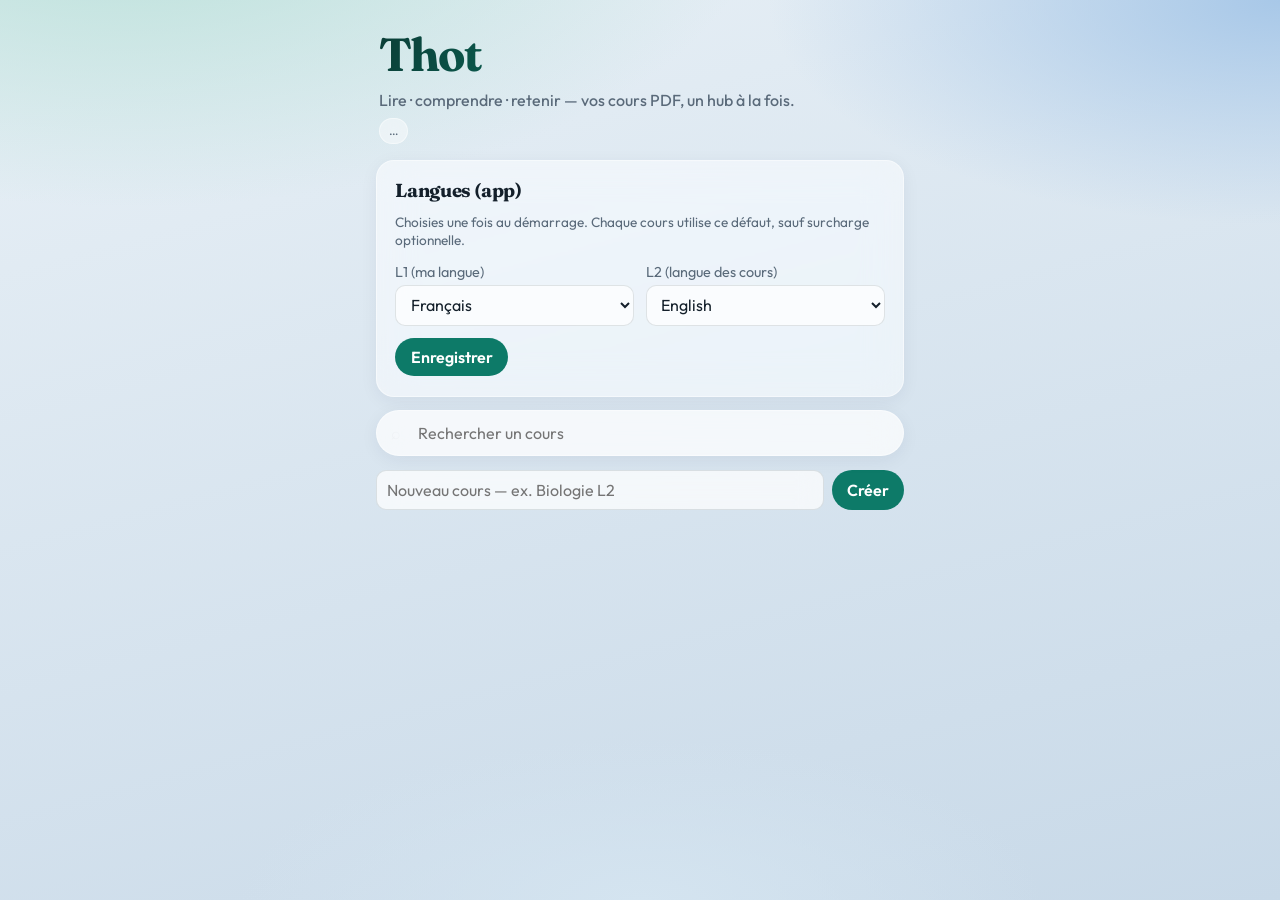
==== thot/static/index.html @ 294cae97 "Polish Thot UI with Liquid Glass surfaces and hub tabs Frosted translucent panels, soft mist atmosph" ====
<!DOCTYPE html>
<html lang="fr">
<head>
  <meta charset="utf-8" />
  <meta name="viewport" content="width=device-width, initial-scale=1" />
  <title>Thot — démo MVP</title>
  <link rel="preconnect" href="https://fonts.googleapis.com" />
  <link rel="preconnect" href="https://fonts.gstatic.com" crossorigin />
  <link href="https://fonts.googleapis.com/css2?family=Fraunces:opsz,wght@9..144,550;9..144,700&family=Outfit:wght@400;500;600;700&display=swap" rel="stylesheet" />
  <link rel="stylesheet" href="/vendor/pdfjs/pdf_viewer.css" />
  <style>
    :root {
      --ink: #14202b;
      --muted: #5a6a7a;
      --line: rgba(255, 255, 255, 0.45);
      --line-strong: rgba(20, 40, 55, 0.12);
      --bg-deep: #c8d9e8;
      --bg-mid: #e8f0f6;
      --glass: rgba(255, 255, 255, 0.52);
      --glass-strong: rgba(255, 255, 255, 0.72);
      --glass-dark: rgba(22, 32, 44, 0.55);
      --accent: #0d7a68;
      --accent-soft: rgba(13, 122, 104, 0.14);
      --ok: #1a7a4e;
      --warn: #9a7420;
      --bad: #b04034;
      --shadow: 0 10px 36px rgba(20, 40, 60, 0.1);
      --shadow-soft: 0 4px 18px rgba(20, 40, 60, 0.06);
      --blur: 18px;
      --radius: 18px;
      --radius-sm: 12px;
      --font-display: "Fraunces", "Iowan Old Style", Georgia, serif;
      --font-body: "Outfit", "Avenir Next", sans-serif;
      --icon-blue: #3a7ca8;
    }

    * { box-sizing: border-box; }
    html { scroll-behavior: smooth; }
    body {
      margin: 0;
      font-family: var(--font-body);
      color: var(--ink);
      min-height: 100vh;
      background:
        radial-gradient(ellipse 90% 60% at 10% -10%, #b8e0d8 0%, transparent 55%),
        radial-gradient(ellipse 80% 50% at 100% 0%, #a8c8e8 0%, transparent 50%),
        radial-gradient(ellipse 70% 40% at 50% 100%, #d4e4f0 0%, transparent 45%),
        linear-gradient(165deg, var(--bg-mid) 0%, var(--bg-deep) 100%);
      background-attachment: fixed;
    }
    .app-shell {
      max-width: 560px;
      margin: 0 auto;
      padding: 0 1rem 4.5rem;
      position: relative;
      z-index: 1;
    }
    .brand-bar {
      padding: 1.6rem 0.2rem 1rem;
      animation: riseIn 0.55s ease both;
    }
    .brand-bar h1 {
      font-family: var(--font-display);
      font-size: clamp(2.35rem, 7vw, 2.9rem);
      margin: 0;
      letter-spacing: -0.04em;
      font-weight: 700;
      background: linear-gradient(120deg, #0a3d36 0%, #0d7a68 55%, #1a5f8a 100%);
      -webkit-background-clip: text;
      background-clip: text;
      color: transparent;
    }
    .brand-bar p {
      color: var(--muted);
      margin: 0.4rem 0 0;
      line-height: 1.4;
      max-width: 28rem;
      font-weight: 450;
    }
    .view { display: none; }
    .view.active {
      display: block;
      animation: riseIn 0.4s ease both;
    }
    @keyframes riseIn {
      from { opacity: 0; transform: translateY(10px); }
      to { opacity: 1; transform: translateY(0); }
    }
    .glass {
      background: var(--glass);
      backdrop-filter: blur(var(--blur)) saturate(1.35);
      -webkit-backdrop-filter: blur(var(--blur)) saturate(1.35);
      border: 1px solid var(--line);
      box-shadow: var(--shadow-soft);
    }
    .hub-top {
      display: flex;
      align-items: center;
      gap: 0.65rem;
      padding: 0.75rem 0.85rem;
      margin: 0.65rem 0 0.5rem;
      border-radius: var(--radius);
      position: sticky;
      top: 0.45rem;
      z-index: 20;
      background: var(--glass-strong);
      backdrop-filter: blur(22px) saturate(1.4);
      -webkit-backdrop-filter: blur(22px) saturate(1.4);
      border: 1px solid var(--line);
      box-shadow: var(--shadow-soft);
    }
    .hub-top h2 {
      font-family: var(--font-display);
      font-size: 1.28rem;
      margin: 0;
      flex: 1;
      min-width: 0;
      white-space: nowrap;
      overflow: hidden;
      text-overflow: ellipsis;
      letter-spacing: -0.02em;
    }
    .back-btn {
      width: 2.35rem;
      height: 2.35rem;
      padding: 0;
      border-radius: 999px;
      background: rgba(255,255,255,0.65);
      color: var(--ink);
      border: 1px solid var(--line-strong);
      font-size: 1.25rem;
      line-height: 1;
      flex-shrink: 0;
      transition: transform 0.2s ease, background 0.2s ease;
    }
    .back-btn:hover { background: #fff; transform: scale(1.04); }
    .hub-tabs {
      display: flex;
      gap: 0.35rem;
      overflow-x: auto;
      padding: 0.35rem;
      margin: 0 0 0.75rem;
      border-radius: 999px;
      background: rgba(255,255,255,0.38);
      backdrop-filter: blur(16px) saturate(1.3);
      -webkit-backdrop-filter: blur(16px) saturate(1.3);
      border: 1px solid var(--line);
      scrollbar-width: none;
      position: sticky;
      top: 4.15rem;
      z-index: 19;
    }
    .hub-tabs::-webkit-scrollbar { display: none; }
    .hub-tab {
      flex: 0 0 auto;
      padding: 0.45rem 0.85rem;
      border-radius: 999px;
      border: none;
      background: transparent;
      color: var(--muted);
      font: inherit;
      font-weight: 560;
      font-size: 0.86rem;
      cursor: pointer;
      transition: background 0.25s ease, color 0.25s ease, transform 0.2s ease;
    }
    .hub-tab:hover { color: var(--ink); background: rgba(255,255,255,0.45); }
    .hub-tab.active {
      background: rgba(255,255,255,0.88);
      color: var(--accent);
      box-shadow: 0 2px 10px rgba(13, 122, 104, 0.12);
      transform: scale(1.02);
    }
    .search-wrap {
      position: relative;
      margin: 0.35rem 0 0.85rem;
    }
    .search-wrap input {
      width: 100%;
      padding: 0.75rem 0.95rem 0.75rem 2.55rem;
      border: 1px solid var(--line);
      border-radius: 999px;
      background: var(--glass-strong);
      backdrop-filter: blur(14px);
      -webkit-backdrop-filter: blur(14px);
      box-shadow: var(--shadow-soft);
      font: inherit;
      color: var(--ink);
    }
    .search-wrap .lens {
      position: absolute;
      left: 0.95rem;
      top: 50%;
      transform: translateY(-50%);
      color: var(--muted);
      pointer-events: none;
      font-size: 1rem;
    }
    .create-row {
      display: grid;
      grid-template-columns: 1fr auto;
      gap: 0.5rem;
      margin-bottom: 0.85rem;
    }
    .create-row input {
      border: 1px solid var(--line);
      border-radius: var(--radius-sm);
      background: var(--glass-strong);
      backdrop-filter: blur(12px);
      -webkit-backdrop-filter: blur(12px);
      padding: 0.65rem 0.85rem;
      font: inherit;
    }
    .course-cards {
      display: flex;
      flex-direction: column;
      gap: 0.7rem;
    }
    .course-card {
      display: flex;
      align-items: center;
      gap: 0.9rem;
      width: 100%;
      text-align: left;
      padding: 1rem 1.05rem;
      border: 1px solid var(--line);
      border-radius: var(--radius);
      background: var(--glass);
      backdrop-filter: blur(var(--blur)) saturate(1.3);
      -webkit-backdrop-filter: blur(var(--blur)) saturate(1.3);
      box-shadow: var(--shadow-soft);
      color: var(--ink);
      font: inherit;
      cursor: pointer;
      transition: transform 0.28s cubic-bezier(0.22, 1, 0.36, 1), box-shadow 0.28s ease, background 0.28s ease;
    }
    .course-card:hover {
      transform: translateY(-2px) scale(1.01);
      box-shadow: var(--shadow);
      background: var(--glass-strong);
    }
    .course-card:active { transform: scale(0.985); }
    .course-icon {
      width: 3.1rem;
      height: 3.1rem;
      border-radius: 50%;
      background: linear-gradient(145deg, rgba(184, 224, 216, 0.9), rgba(168, 200, 232, 0.85));
      color: var(--icon-blue);
      display: grid;
      place-items: center;
      flex-shrink: 0;
      font-size: 1.25rem;
      border: 1px solid rgba(255,255,255,0.55);
    }
    .course-card .text { flex: 1; min-width: 0; }
    .course-card .text strong {
      display: block;
      font-weight: 650;
      font-size: 1.02rem;
      white-space: nowrap;
      overflow: hidden;
      text-overflow: ellipsis;
    }
    .course-card .text .sub {
      margin-top: 0.2rem;
      font-size: 0.88rem;
      color: var(--muted);
      white-space: nowrap;
      overflow: hidden;
      text-overflow: ellipsis;
    }
    .hub-stack {
      display: grid;
      gap: 0.85rem;
      margin-top: 0.35rem;
    }
    section {
      background: var(--glass);
      backdrop-filter: blur(var(--blur)) saturate(1.3);
      -webkit-backdrop-filter: blur(var(--blur)) saturate(1.3);
      border: 1px solid var(--line);
      box-shadow: var(--shadow-soft);
      border-radius: var(--radius);
      padding: 1.1rem 1.15rem 1.25rem;
      scroll-margin-top: 7.5rem;
    }
    section h2 {
      font-family: var(--font-display);
      font-size: 1.18rem;
      margin: 0 0 0.7rem;
      letter-spacing: -0.02em;
    }
    label { display: block; font-size: 0.9rem; color: var(--muted); margin-bottom: 0.25rem; }
    select, input[type="text"], input[type="file"] {
      width: 100%;
      padding: 0.55rem 0.65rem;
      border: 1px solid var(--line-strong);
      background: rgba(255,255,255,0.72);
      border-radius: 10px;
      font: inherit;
      color: var(--ink);
    }
    .row { display: grid; grid-template-columns: 1fr 1fr; gap: 0.75rem; }
    @media (max-width: 720px) { .row { grid-template-columns: 1fr; } }
    .actions { display: flex; flex-wrap: wrap; gap: 0.5rem; margin-top: 0.75rem; }
    button {
      font: inherit;
      font-weight: 600;
      border: none;
      cursor: pointer;
      padding: 0.55rem 0.95rem;
      background: var(--accent);
      color: #fff;
      border-radius: 999px;
      transition: transform 0.2s ease, box-shadow 0.2s ease, background 0.2s ease;
    }
    button:hover { box-shadow: 0 4px 14px rgba(13, 122, 104, 0.28); }
    button.secondary {
      background: rgba(255,255,255,0.55);
      color: var(--accent);
      border: 1px solid rgba(13, 122, 104, 0.35);
    }
    button.ghost {
      background: rgba(255,255,255,0.5);
      color: var(--ink);
      border: 1px solid var(--line-strong);
    }
    button:disabled { opacity: 0.5; cursor: not-allowed; box-shadow: none; }
    .meta { font-size: 0.85rem; color: var(--muted); margin-top: 0.45rem; }
    .status-pill {
      display: inline-block;
      font-size: 0.78rem;
      padding: 0.22rem 0.55rem;
      border: 1px solid var(--line);
      border-radius: 999px;
      background: rgba(255,255,255,0.45);
      color: var(--muted);
      backdrop-filter: blur(8px);
    }
    .err { color: var(--bad); font-size: 0.9rem; margin-top: 0.5rem; }
    .okmsg { color: var(--ok); font-size: 0.9rem; margin-top: 0.5rem; }
    .fiche-list { margin-top: 0.5rem; }
    .fiche-row {
      display: flex;
      align-items: center;
      justify-content: space-between;
      gap: 0.75rem;
      width: 100%;
      text-align: left;
      padding: 0.75rem 0.35rem;
      border: none;
      border-top: 1px solid var(--line-strong);
      background: transparent;
      color: var(--ink);
      font: inherit;
      cursor: pointer;
      border-radius: 8px;
      transition: background 0.2s ease;
    }
    .fiche-row:hover { background: rgba(255,255,255,0.45); }
    .fiche-row .preview { flex: 1; min-width: 0; }
    .fiche-row .preview strong { display: block; font-weight: 600; white-space: nowrap; overflow: hidden; text-overflow: ellipsis; }
    .fiche-row .preview .sub { font-size: 0.82rem; color: var(--muted); }
    .fiche-row .chev { color: var(--muted); font-size: 1.1rem; }
    .empty-state {
      padding: 1rem 0.2rem;
      color: var(--muted);
    }
    .empty-state p { margin: 0.35rem 0; }
    .fiche-panel { margin-top: 0.75rem; padding-top: 0.75rem; border-top: 1px solid var(--line-strong); }
    .fiche-panel label { margin-top: 0.55rem; }
    .fiche-panel textarea {
      width: 100%;
      min-height: 4.5rem;
      padding: 0.55rem 0.65rem;
      border: 1px solid var(--line-strong);
      background: rgba(255,255,255,0.7);
      border-radius: 10px;
      font: inherit;
      color: var(--ink);
      resize: vertical;
    }
    .revise-card {
      margin-top: 0.75rem;
      padding: 1.25rem 1rem;
      border: 1px solid var(--line);
      background: rgba(255,255,255,0.55);
      backdrop-filter: blur(10px);
      border-radius: var(--radius-sm);
      min-height: 7rem;
      cursor: pointer;
      transition: transform 0.25s ease;
    }
    .revise-card:active { transform: rotateY(6deg); }
    .revise-card .side { font-size: 0.75rem; text-transform: uppercase; letter-spacing: 0.04em; color: var(--muted); }
    .revise-card .body { margin-top: 0.45rem; font-size: 1.1rem; line-height: 1.4; }
    .quiz-q { border-top: 1px solid var(--line-strong); padding: 0.7rem 0; }
    .quiz-q ul { margin: 0.35rem 0 0; padding-left: 1.1rem; list-style: none; }
    .quiz-q label { display: flex; gap: 0.45rem; align-items: flex-start; cursor: pointer; color: var(--ink); margin: 0.25rem 0; }
    .quiz-miss {
      margin-top: 0.55rem;
      padding: 0.65rem 0.7rem;
      border: 1px solid rgba(176, 64, 52, 0.22);
      background: rgba(255, 247, 246, 0.75);
      border-radius: var(--radius-sm);
    }
    .quiz-miss.ok {
      border-color: rgba(26, 122, 78, 0.25);
      background: rgba(244, 251, 247, 0.8);
    }
    .quiz-miss .tag {
      display: inline-block;
      font-size: 0.72rem;
      letter-spacing: 0.03em;
      text-transform: uppercase;
      margin-bottom: 0.25rem;
      color: var(--muted);
    }
    .remediation-box {
      margin-top: 0.85rem;
      padding: 0.85rem 0.75rem;
      border: 1px solid var(--line);
      background: rgba(255,255,255,0.4);
      backdrop-filter: blur(10px);
      border-radius: var(--radius-sm);
    }
    .remediation-box h4 {
      margin: 0 0 0.45rem;
      font-family: var(--font-display);
      font-size: 1.05rem;
    }
    .fiche-row .remed-badge {
      display: inline-block;
      margin-left: 0.35rem;
      font-size: 0.68rem;
      text-transform: uppercase;
      letter-spacing: 0.03em;
      color: #7a5528;
      background: rgba(243, 230, 212, 0.85);
      padding: 0.1rem 0.35rem;
      border-radius: 999px;
      vertical-align: middle;
    }
    .prog-block {
      border-top: 1px solid var(--line-strong);
      padding: 0.85rem 0;
    }
    .prog-block:first-of-type { border-top: none; padding-top: 0; }
    .prog-block h3 {
      font-family: var(--font-display);
      font-size: 1.05rem;
      margin: 0 0 0.35rem;
    }
    .prog-block .value { font-size: 1.15rem; font-weight: 600; }
    .badge {
      display: inline-block;
      margin-top: 0.35rem;
      font-size: 0.72rem;
      font-weight: 700;
      letter-spacing: 0.02em;
      text-transform: uppercase;
      padding: 0.18rem 0.45rem;
      border-radius: 999px;
    }
    .badge.ok { background: rgba(217, 238, 226, 0.9); color: var(--ok); }
    .badge.warn { background: rgba(243, 233, 200, 0.9); color: var(--warn); }
    .sources { margin: 0.4rem 0 0; padding-left: 1.1rem; font-size: 0.82rem; }
    .sources a { color: var(--accent); }

    /* ---- PDF viewer (Aperçu + liquid glass chrome) ---- */
    #readerSection { display: none; padding: 0; overflow: hidden; }
    #readerSection.visible { display: block; }
    .viewer-chrome {
      display: flex;
      align-items: center;
      justify-content: space-between;
      gap: 0.75rem;
      padding: 0.6rem 0.9rem;
      background: var(--glass-dark);
      backdrop-filter: blur(20px) saturate(1.4);
      -webkit-backdrop-filter: blur(20px) saturate(1.4);
      color: #f2f4f7;
      flex-wrap: wrap;
      border-bottom: 1px solid rgba(255,255,255,0.12);
    }
    .viewer-chrome .title {
      font-weight: 600;
      font-size: 0.92rem;
      white-space: nowrap;
      overflow: hidden;
      text-overflow: ellipsis;
      max-width: 40%;
    }
    .viewer-chrome .pager {
      display: flex;
      align-items: center;
      gap: 0.4rem;
      font-size: 0.88rem;
    }
    .viewer-chrome button {
      padding: 0.35rem 0.7rem;
      background: rgba(255,255,255,0.14);
      color: #fff;
      border: 1px solid rgba(255,255,255,0.18);
      border-radius: 999px;
    }
    .viewer-chrome button:hover { background: rgba(255,255,255,0.24); }
    .viewer-hint {
      padding: 0.5rem 0.9rem;
      font-size: 0.82rem;
      color: var(--muted);
      background: rgba(255,255,255,0.42);
      backdrop-filter: blur(10px);
      border-bottom: 1px solid var(--line);
    }
    #pdfScroll {
      max-height: min(72vh, 820px);
      overflow: auto;
      background: linear-gradient(180deg, #4a5560 0%, #3a424a 100%);
      padding: 1rem 0 1.5rem;
    }
    .pdf-page {
      position: relative;
      margin: 0 auto 1rem;
      box-shadow: 0 4px 24px rgba(0,0,0,0.35);
      background: #fff;
      width: fit-content;
    }
    .pdf-page canvas { display: block; }
    .textLayer {
      position: absolute;
      left: 0;
      top: 0;
      right: 0;
      bottom: 0;
      overflow: hidden;
      opacity: 1;
      line-height: 1;
      -webkit-text-size-adjust: none;
      text-size-adjust: none;
      forced-color-adjust: none;
      transform-origin: 0 0;
      z-index: 2;
    }
    .textLayer span,
    .textLayer br {
      color: transparent;
      position: absolute;
      white-space: pre;
      cursor: text;
      transform-origin: 0% 0%;
    }
    .textLayer span::selection { background: rgba(0, 100, 255, 0.28); }
    .textLayer span::-moz-selection { background: rgba(0, 100, 255, 0.28); }
    /* Ling/Lute-style vocab status (text stays transparent; tint shows through) */
    .textLayer span.ws-review {
      background: rgba(212, 140, 28, 0.38);
      border-radius: 2px;
      box-decoration-break: clone;
      -webkit-box-decoration-break: clone;
    }
    .textLayer span.ws-known {
      background: rgba(32, 140, 96, 0.32);
      border-radius: 2px;
      box-decoration-break: clone;
      -webkit-box-decoration-break: clone;
    }
    .vocab-legend {
      display: flex;
      flex-wrap: wrap;
      align-items: center;
      gap: 0.65rem;
      font-size: 0.8rem;
      color: var(--muted);
      margin: 0.45rem 0.85rem 0.2rem;
      padding: 0.4rem 0.55rem;
      border-radius: 999px;
      background: rgba(255,255,255,0.4);
      backdrop-filter: blur(10px);
      -webkit-backdrop-filter: blur(10px);
      width: fit-content;
      max-width: calc(100% - 1.5rem);
    }
    .vocab-legend .swatch {
      display: inline-block;
      width: 0.7rem;
      height: 0.7rem;
      border-radius: 2px;
      margin-right: 0.3rem;
      vertical-align: -0.05rem;
    }
    .vocab-legend .swatch.review { background: rgba(212, 140, 28, 0.55); }
    .vocab-legend .swatch.known { background: rgba(32, 140, 96, 0.5); }
    .captures-strip {
      margin: 0.65rem 0.85rem 0.85rem;
      padding: 0.6rem 0.7rem;
      border: 1px solid var(--line);
      border-radius: var(--radius-sm);
      background: rgba(255,255,255,0.4);
      backdrop-filter: blur(12px);
      -webkit-backdrop-filter: blur(12px);
    }
    .captures-strip h3 {
      margin: 0 0 0.4rem;
      font-size: 0.92rem;
      font-family: var(--font-display);
    }
    .captures-row {
      display: flex;
      gap: 0.45rem;
      overflow-x: auto;
      padding-bottom: 0.15rem;
    }
    .capture-chip {
      flex: 0 0 auto;
      max-width: 11rem;
      padding: 0.35rem 0.6rem;
      border: 1px solid var(--line);
      border-radius: 999px;
      background: rgba(255,255,255,0.7);
      font-size: 0.82rem;
      cursor: pointer;
      white-space: nowrap;
      overflow: hidden;
      text-overflow: ellipsis;
      color: var(--ink);
      transition: transform 0.2s ease, border-color 0.2s ease;
    }
    .capture-chip:hover { border-color: var(--accent); color: var(--accent); transform: translateY(-1px); }
    .capture-chip.empty {
      cursor: default;
      color: var(--muted);
      border-style: dashed;
      transform: none;
    }

    /* Selection menu — frosted dark glass */
    #selMenu {
      position: fixed;
      z-index: 50;
      min-width: 220px;
      max-width: min(420px, calc(100vw - 24px));
      max-height: min(70vh, 520px);
      overflow: auto;
      background: rgba(22, 28, 38, 0.72);
      backdrop-filter: blur(24px) saturate(1.4);
      -webkit-backdrop-filter: blur(24px) saturate(1.4);
      color: #f5f7fb;
      border-radius: 16px;
      border: 1px solid rgba(255,255,255,0.14);
      box-shadow: 0 18px 48px rgba(0,0,0,0.35);
      padding: 0.6rem 0.65rem 0.7rem;
      display: none;
      animation: riseIn 0.22s ease both;
    }
    #selMenu.open { display: block; }
    #selMenu .sel-term {
      font-size: 0.78rem;
      opacity: 0.75;
      margin-bottom: 0.25rem;
      word-break: break-word;
    }
    #selMenu .sel-body {
      font-size: 0.95rem;
      line-height: 1.35;
      margin-bottom: 0.55rem;
      min-height: 1.2em;
    }
    #selMenu .phrase-sense {
      margin-bottom: 0.45rem;
    }
    #selMenu .phrase-label,
    #selMenu .words-label {
      font-size: 0.72rem;
      letter-spacing: 0.04em;
      text-transform: uppercase;
      opacity: 0.7;
      margin: 0.35rem 0 0.2rem;
    }
    #selMenu .word-list {
      list-style: none;
      margin: 0;
      padding: 0;
      display: grid;
      gap: 0.35rem;
    }
    #selMenu .word-list li {
      background: rgba(255,255,255,0.06);
      border-radius: 8px;
      padding: 0.35rem 0.45rem;
    }
    #selMenu .word-list .w-term {
      font-weight: 600;
      font-size: 0.82rem;
      color: #9fd6b8;
    }
    #selMenu .word-list .w-mean {
      font-size: 0.86rem;
      opacity: 0.95;
    }
    #selMenu .sel-actions {
      display: flex;
      flex-wrap: wrap;
      gap: 0.35rem;
    }
    #selMenu .sel-actions button {
      flex: 1 1 auto;
      padding: 0.4rem 0.55rem;
      font-size: 0.82rem;
      border-radius: 8px;
    }
    #selMenu .sel-actions .primary { background: #2bb673; }
    #selMenu .sel-actions .muted { background: #3a4150; }
    #selMenu .sel-actions .save { background: #3d6ea8; }
    #selMenu .sel-actions .save:disabled { opacity: 0.45; }
    #selMenu .badge { margin-top: 0.2rem; }
    #selMenu .save-msg { font-size: 0.78rem; margin-top: 0.35rem; color: #9fd6b8; }
  </style>
</head>
<body>
  <div class="app-shell">
    <div class="brand-bar" id="homeBrand">
      <h1>Thot</h1>
      <p>Lire · comprendre · retenir — vos cours PDF, un hub à la fois.</p>
      <p class="meta"><span id="provider" class="status-pill">…</span></p>
    </div>

    <div id="viewHome" class="view active">
      <section id="globalLangs" style="margin-bottom:0.85rem">
        <h2>Langues (app)</h2>
        <p class="meta">Choisies une fois au démarrage. Chaque cours utilise ce défaut, sauf surcharge optionnelle.</p>
        <div class="row">
          <div>
            <label for="globalL1">L1 (ma langue)</label>
            <select id="globalL1">
              <option value="fr" selected>Français</option>
              <option value="en">English</option>
              <option value="es">Español</option>
              <option value="de">Deutsch</option>
            </select>
          </div>
          <div>
            <label for="globalL2">L2 (langue des cours)</label>
            <select id="globalL2">
              <option value="en" selected>English</option>
              <option value="fr">Français</option>
              <option value="es">Español</option>
              <option value="de">Deutsch</option>
            </select>
          </div>
        </div>
        <div class="actions">
          <button type="button" id="saveGlobalLangs">Enregistrer</button>
        </div>
        <div id="globalLangMsg"></div>
      </section>
      <div class="search-wrap">
        <span class="lens" aria-hidden="true">⌕</span>
        <input type="search" id="courseSearch" placeholder="Rechercher un cours" autocomplete="off" />
      </div>
      <div class="create-row">
        <input type="text" id="newCourseTitle" placeholder="Nouveau cours — ex. Biologie L2" />
        <button type="button" id="createCourseBtn">Créer</button>
      </div>
      <div id="courseMsg"></div>
      <div id="coursesList" class="course-cards"></div>
    </div>

    <div id="viewHub" class="view">
      <div class="hub-top">
        <button type="button" class="back-btn" id="backToCourses" aria-label="Retour aux cours">‹</button>
        <h2 id="hubTitle">Cours</h2>
      </div>
      <p class="meta" id="hubSubtitle" style="margin:0 0 0.45rem 0.35rem"></p>
      <nav class="hub-tabs" id="hubTabs" aria-label="Sections du cours">
        <button type="button" class="hub-tab active" data-target="import">Docs</button>
        <button type="button" class="hub-tab" data-target="readerSection">Lecture</button>
        <button type="button" class="hub-tab" data-target="fichesSection">Fiches</button>
        <button type="button" class="hub-tab" data-target="generate">Quiz</button>
        <button type="button" class="hub-tab" data-target="podcastSection">Podcast</button>
        <button type="button" class="hub-tab" data-target="progression">Suite</button>
      </nav>

      <div class="hub-stack">
    <section id="langs">
      <h2>Langues du cours</h2>
      <p class="meta" id="courseLangDefault">Défaut app : —</p>
      <label style="display:flex;align-items:center;gap:0.45rem;margin:0.55rem 0;color:var(--ink)">
        <input type="checkbox" id="courseLangOverride" />
        Surcharger L1/L2 pour ce cours
      </label>
      <div class="row" id="courseLangRow">
        <div>
          <label for="courseL1">L1</label>
          <select id="courseL1" disabled>
            <option value="fr" selected>Français</option>
            <option value="en">English</option>
            <option value="es">Español</option>
            <option value="de">Deutsch</option>
          </select>
        </div>
        <div>
          <label for="courseL2">L2</label>
          <select id="courseL2" disabled>
            <option value="en" selected>English</option>
            <option value="fr">Français</option>
            <option value="es">Español</option>
            <option value="de">Deutsch</option>
          </select>
        </div>
      </div>
      <div class="actions">
        <button type="button" id="saveCourseLangs">Enregistrer</button>
      </div>
      <div id="langMsg"></div>
    </section>

    <section id="import">
      <h2>Documents</h2>
      <p class="meta">Plusieurs PDFs dans ce cours. Glossaire, fiches et quiz agrègent les textes de ce cours uniquement.</p>
      <label for="pdf">Ajouter un PDF (texte extractible)</label>
      <input type="file" id="pdf" accept="application/pdf,.pdf" />
      <div class="actions">
        <button type="button" id="importBtn">Ajouter au cours</button>
      </div>
      <div id="importMsg"></div>
      <div id="docsList" class="fiche-list" style="margin-top:0.75rem"></div>
    </section>

    <section id="readerSection">
      <div class="viewer-chrome">
        <div class="title" id="pdfTitle">Cours</div>
        <div class="pager">
          <button type="button" id="prevPage" aria-label="Page précédente">‹</button>
          <span id="pageLabel">p. 1 / 1</span>
          <button type="button" id="nextPage" aria-label="Page suivante">›</button>
        </div>
      </div>
      <div class="viewer-hint">Sélectionnez un mot ou une <strong>phrase</strong> dans le PDF — Sens donne le sens L1 (phrase entière + mots), Copier, Fermer.</div>
      <div class="vocab-legend" id="vocabLegend" hidden>
        <span><span class="swatch review"></span>à revoir</span>
        <span><span class="swatch known"></span>connu</span>
        <span class="meta" id="vocabCounts" style="margin:0"></span>
        <label style="display:inline-flex;align-items:center;gap:0.3rem;margin:0;color:var(--muted);font-size:0.8rem">
          <input type="checkbox" id="vocabHighlightToggle" checked />
          Surbrillance
        </label>
      </div>
      <div id="pdfScroll"></div>
      <div class="captures-strip" id="capturesStrip">
        <h3>Derniers capturés</h3>
        <div class="captures-row" id="capturesRow">
          <span class="capture-chip empty">Aucun capturé — utilisez + Fiche depuis Sens</span>
        </div>
      </div>
    </section>

    <section id="fichesSection">
      <h2>Mes fiches</h2>
      <p class="meta" id="fichesCountLabel">Aucune fiche pour l’instant.</p>
      <div class="actions">
        <button type="button" id="fichesBtn">Générer fiches</button>
        <button type="button" class="secondary" id="reviseBtn" hidden>Réviser</button>
        <button type="button" class="ghost" id="exportCsvBtn" title="Export CSV">Export CSV</button>
        <button type="button" class="ghost" id="exportAnkiBtn" title="Export Anki (TSV)">Export Anki</button>
        <button type="button" class="ghost" id="fichesToPdf">Ouvrir le PDF</button>
      </div>
      <div id="fichesMsg"></div>

      <div id="fichesListView">
        <div id="fichesEmpty" class="empty-state" hidden>
          <p><strong>Aucune fiche pour l’instant.</strong></p>
          <p>Les fiches sont générées à partir du corpus de tous les PDFs du cours.</p>
          <div class="actions">
            <button type="button" id="emptyGenBtn">Générer fiches</button>
            <button type="button" class="secondary" id="emptyPdfBtn">Ouvrir le PDF</button>
          </div>
        </div>
        <div id="fichesList" class="fiche-list"></div>
      </div>

      <div id="ficheEditView" class="fiche-panel" hidden>
        <div class="actions" style="margin-top:0">
          <button type="button" class="ghost" id="ficheBack">← Fiches</button>
          <button type="button" id="ficheSave">Sauver</button>
        </div>
        <label for="ficheFront">Recto</label>
        <textarea id="ficheFront" rows="3"></textarea>
        <label for="ficheBack">Verso</label>
        <textarea id="ficheBack" rows="4"></textarea>
        <p class="meta" id="ficheOrigin">Origine : auto</p>
        <div class="actions" style="margin-top:0.5rem">
          <button type="button" class="secondary" id="ficheMarkReview">Marquer à revoir</button>
          <button type="button" class="secondary" id="ficheMarkKnown">Marquer connu</button>
        </div>
        <div id="ficheSaveMsg"></div>
      </div>

      <div id="ficheReviseView" class="fiche-panel" hidden>
        <div class="actions" style="margin-top:0">
          <button type="button" class="ghost" id="reviseBack">← Fiches</button>
          <button type="button" class="secondary" id="revisePrev">Préc.</button>
          <button type="button" class="secondary" id="reviseNext">Suiv.</button>
        </div>
        <p class="meta" id="revisePos"></p>
        <div class="revise-card" id="reviseCard" title="Toucher pour retourner">
          <div class="side" id="reviseSide">Recto</div>
          <div class="body" id="reviseBody"></div>
        </div>
        <p class="meta">Touchez la carte pour basculer recto / verso.</p>
      </div>
    </section>

    <section id="podcastSection">
      <h2>Podcast</h2>
      <p class="meta">Aperçu audio à deux voix du corpus PDF (style NotebookLM). Script via Groq · voix gratuites (edge-tts) ou Web Speech. Aucun micro n’est enregistré.</p>
      <div class="actions">
        <button type="button" id="podcastGenBtn">Générer un aperçu</button>
        <button type="button" class="ghost" id="podcastStopBtn" hidden>Stop</button>
      </div>
      <div id="podcastMsg"></div>
      <div id="podcastPlayer" class="fiche-panel" hidden style="margin-top:0.75rem">
        <p class="meta" id="podcastNowTitle"></p>
        <audio id="podcastAudio" controls style="width:100%;margin:0.4rem 0"></audio>
        <div id="podcastScriptPreview" class="meta" style="max-height:9rem;overflow:auto;white-space:pre-wrap"></div>
      </div>
      <div id="podcastList" class="fiche-list" style="margin-top:0.75rem"></div>
    </section>

    <section id="generate">
      <h2>Quiz</h2>
      <div id="quizLaunch">
        <p>Questions tirées du corpus de tous les PDFs du cours.</p>
        <p class="meta">Ordre aléatoire à chaque tentative · couverture : ensemble des documents.</p>
        <p class="meta" id="quizLastScore">Aucune tentative pour l’instant.</p>
        <div class="actions">
          <button type="button" id="quizStartBtn">Commencer</button>
          <button type="button" class="ghost" id="quizCancelBtn">Annuler</button>
        </div>
        <div id="genMsg"></div>
      </div>
      <div id="quizBlocked" class="empty-state" hidden>
        <p><strong>Quiz indisponible</strong></p>
        <p>Matériel insuffisant pour générer des questions.</p>
        <div class="actions">
          <button type="button" id="quizBlockedPdf">Continuer la lecture</button>
          <button type="button" class="secondary" id="quizBlockedFiches">Fiches</button>
        </div>
      </div>
      <div id="quizOut"></div>
    </section>

    <section id="progression">
      <h2>Progression</h2>
      <div class="prog-block">
        <h3>Lecture</h3>
        <div class="value" id="progPages">Pages ouvertes : 0 / 0</div>
        <p class="meta">Par document + total cours. Chaque page vue compte une fois.</p>
        <div id="progByDoc" class="meta" style="margin-top:0.45rem"></div>
      </div>
      <div class="prog-block">
        <h3>Fiches</h3>
        <div class="value" id="progFiches">0 disponibles</div>
      </div>
      <div class="prog-block">
        <h3>Quiz</h3>
        <div class="value" id="progQuiz">Aucune tentative</div>
      </div>
      <div class="prog-block">
        <h3>Ensuite ?</h3>
        <div class="actions" style="margin-top:0.35rem">
          <button type="button" id="ctaReread">Relire le PDF</button>
          <button type="button" class="secondary" id="ctaFiches">Réviser les fiches</button>
          <button type="button" class="secondary" id="ctaQuiz">Rejouer le quiz</button>
        </div>
      </div>
      <div id="progMsg" class="meta"></div>
    </section>
      </div><!-- .hub-stack -->
    </div><!-- #viewHub -->
  </div><!-- .app-shell -->

  <div id="selMenu" role="dialog" aria-label="Menu sélection">
    <div class="sel-term" id="selTerm"></div>
    <div class="sel-body" id="selBody">Sélectionnez « Sens » pour la définition L1.</div>
    <div class="sel-actions">
      <button type="button" class="primary" id="selSense">Sens</button>
      <button type="button" class="save" id="selSaveFiche" disabled title="Capturer dans Mes fiches">+ Fiche</button>
      <button type="button" class="muted" id="selMarkReview" disabled title="Marquer à revoir">À revoir</button>
      <button type="button" class="muted" id="selMarkKnown" disabled title="Marquer connu">Connu</button>
      <button type="button" class="muted" id="selCopy">Copier</button>
      <button type="button" class="muted" id="selClose">Fermer</button>
    </div>
    <div class="save-msg" id="selSaveMsg" hidden></div>
  </div>

  <script src="/vendor/pdfjs/pdf.min.js"></script>
  <script>
    const $ = (id) => document.getElementById(id);
    pdfjsLib.GlobalWorkerOptions.workerSrc = "/vendor/pdfjs/pdf.worker.min.js";

    let pdfDoc = null;
    let currentPage = 1;
    let activeDocId = null;
    let activeCourseId = null;
    let hubOpen = false;
    let coursesCache = [];
    let lastSelection = "";
    let lastGlossary = null;
    let menuPinned = false;
    let quizQuestions = [];
    let quizIndex = 0;
    let quizAnswers = [];
    let fichesCache = [];
    let vocabStatus = {}; // term -> "review" | "known"
    let vocabHighlightOn = localStorage.getItem("thot_vocab_hl") !== "0";
    let lastMissNotions = [];
    const MIN_VOCAB_TOKEN_LEN = 4;
    const MAX_VOCAB_TERM_WORDS = 4;
    let editingFicheId = null;
    let reviseIndex = 0;
    let reviseFlipped = false;

    function friendlyError(status, msg) {
      const m = String(msg || "");
      if (status === 429 || /429|limite groq|rate limit/i.test(m)) {
        return m.includes("Limite")
          ? m
          : "Limite Groq atteinte (429). Réessayez dans une minute — la lecture reste possible.";
      }
      if (/texte non extractible|scanné|couche texte/i.test(m)) {
        return m;
      }
      if (/sens non disponible/i.test(m)) {
        return m;
      }
      if (/trop large|resserrez/i.test(m)) {
        return m;
      }
      return m || "Une erreur est survenue";
    }

    async function api(path, opts = {}) {
      const res = await fetch(path, opts);
      const data = await res.json().catch(() => ({}));
      if (!res.ok) throw new Error(friendlyError(res.status, data.error || res.statusText));
      return data;
    }

    function setMsg(el, text, ok) {
      el.className = ok ? "okmsg" : "err";
      el.textContent = text || "";
    }

    function escapeHtml(s) {
      return String(s)
        .replace(/&/g, "&amp;")
        .replace(/</g, "&lt;")
        .replace(/>/g, "&gt;")
        .replace(/"/g, "&quot;");
    }

    function showHome() {
      hubOpen = false;
      $("viewHome").classList.add("active");
      $("viewHub").classList.remove("active");
      $("homeBrand").style.display = "";
      hideMenu();
    }

    function showHub(course) {
      hubOpen = true;
      $("viewHome").classList.remove("active");
      $("viewHub").classList.add("active");
      $("homeBrand").style.display = "none";
      if (course) {
        $("hubTitle").textContent = course.title || "Cours";
        $("hubSubtitle").textContent = course.subtitle || "";
      }
      setHubTab("import");
    }

    function setHubTab(targetId) {
      document.querySelectorAll(".hub-tab").forEach((t) => {
        t.classList.toggle("active", t.dataset.target === targetId);
      });
    }

    $("hubTabs")?.querySelectorAll(".hub-tab").forEach((tab) => {
      tab.addEventListener("click", () => {
        const id = tab.dataset.target;
        setHubTab(id);
        const el = $(id);
        if (!el) return;
        if (id === "readerSection") {
          el.classList.add("visible");
        }
        el.scrollIntoView({ behavior: "smooth", block: "start" });
      });
    });

    async function refreshStatus() {
      try {
        const s = await api("/api/status");
        let label;
        if (s.provider === "stub") {
          label = "LLM: STUB (démo — pas de Groq/Ollama)";
        } else if (s.groq_key_present) {
          const src = s.groq_key_env ? ` via ${s.groq_key_env}` : "";
          label = `LLM: Groq${src}`;
        } else {
          label = `LLM: ${s.provider} (pas de GROQ_API_KEY / Etude / Etudes)`;
        }
        $("provider").textContent = label;
        const langs = s.languages || {};
        if (langs.global_l1) $("globalL1").value = langs.global_l1;
        if (langs.global_l2) $("globalL2").value = langs.global_l2;
        activeCourseId = s.course?.id || s.active_course?.id || null;
        coursesCache = s.courses || [];
        renderCourses(coursesCache);
        if (!hubOpen) return;

        const active = s.active_course || s.course;
        if (active) {
          $("hubTitle").textContent = active.title || "Cours";
          $("hubSubtitle").textContent = active.subtitle || "";
        }
        syncCourseLangUi(active, langs);
        renderDocuments(s.documents || [], s.active_document);
        if (s.active_document?.has_pdf) {
          activeDocId = s.active_document.id;
          $("pdfTitle").textContent = s.active_document.filename || "Cours";
          await openPdf(s.active_document.pdf_url || "/api/course/pdf");
        } else {
          activeDocId = null;
          pdfDoc = null;
          $("readerSection").classList.remove("visible");
        }
        renderProgression(s.progression);
        await loadFichesList();
        await refreshQuizLaunch();
        await loadPodcasts();
        await loadRecentCaptures();
        await refreshVocabStatus();
        const layer = document.querySelector("#pdfScroll .textLayer");
        if (layer) applyVocabHighlights(layer);
      } catch (e) {
        $("provider").textContent = "API indisponible";
      }
    }

    function renderCourses(courses) {
      const el = $("coursesList");
      const q = ($("courseSearch").value || "").trim().toLowerCase();
      const filtered = !q
        ? courses
        : courses.filter((c) => {
            const hay = `${c.title || ""} ${c.subtitle || ""} ${c.l1 || ""} ${c.l2 || ""}`.toLowerCase();
            return hay.includes(q);
          });
      if (!filtered.length) {
        el.innerHTML = courses.length
          ? `<div class="empty-state"><p>Aucun résultat.</p></div>`
          : `<div class="empty-state" id="emptyCoursesState">
              <p><strong>Aucun support</strong></p>
              <p>Créez un cours puis importez un PDF pour commencer.</p>
              <p class="meta">Si l’import échoue (PDF scanné / trop lourd) : message clair + autre fichier.</p>
            </div>`;
        return;
      }
      el.innerHTML = filtered.map((c) => {
        const sub = c.subtitle || ([c.l1, c.l2].filter(Boolean).join(" ← ") || "Langues non définies");
        const letter = (c.title || "?").trim().charAt(0).toUpperCase() || "?";
        return `<button type="button" class="course-card" data-id="${c.id}">
          <div class="course-icon" aria-hidden="true">${escapeHtml(letter)}</div>
          <div class="text">
            <strong>${escapeHtml(c.title)}</strong>
            <div class="sub">${escapeHtml(sub)}</div>
          </div>
        </button>`;
      }).join("");
      el.querySelectorAll(".course-card").forEach((btn) => {
        btn.onclick = () => enterCourse(Number(btn.dataset.id));
      });
    }

    async function enterCourse(id) {
      try {
        const data = await api(`/api/courses/${id}/activate`, { method: "PUT" });
        activeCourseId = data.course?.id || id;
        showHub(data.course);
        await refreshStatus();
      } catch (e) {
        setMsg($("courseMsg"), e.message, false);
      }
    }

    $("backToCourses").onclick = () => {
      showHome();
      renderCourses(coursesCache);
    };

    $("courseSearch").oninput = () => renderCourses(coursesCache);

    function syncCourseLangUi(active, langs) {
      const g1 = langs?.global_l1 || $("globalL1").value;
      const g2 = langs?.global_l2 || $("globalL2").value;
      $("courseLangDefault").textContent = g1 && g2
        ? `Défaut app : ${g1} ← ${g2}`
        : "Défaut app : non défini — enregistrez les langues sur l’accueil";
      const overridden = !!(active && active.languages_overridden);
      $("courseLangOverride").checked = overridden;
      $("courseL1").disabled = !overridden;
      $("courseL2").disabled = !overridden;
      if (overridden && active?.l1) $("courseL1").value = active.l1;
      else $("courseL1").value = g1 || "fr";
      if (overridden && active?.l2) $("courseL2").value = active.l2;
      else $("courseL2").value = g2 || "en";
    }

    $("courseLangOverride").onchange = () => {
      const on = $("courseLangOverride").checked;
      $("courseL1").disabled = !on;
      $("courseL2").disabled = !on;
    };

    $("saveGlobalLangs").onclick = async () => {
      try {
        const body = { l1: $("globalL1").value, l2: $("globalL2").value };
        await api("/api/languages", {
          method: "PUT",
          headers: { "Content-Type": "application/json" },
          body: JSON.stringify(body),
        });
        setMsg($("globalLangMsg"), `Défaut app : ${body.l1} ← ${body.l2}`, true);
        await refreshStatus();
      } catch (e) {
        setMsg($("globalLangMsg"), e.message, false);
      }
    };

    $("createCourseBtn").onclick = async () => {
      const title = ($("newCourseTitle").value || "").trim();
      if (!title) return setMsg($("courseMsg"), "Donnez un titre au cours", false);
      try {
        // No l1/l2 → course inherits global default
        const data = await api("/api/courses", {
          method: "POST",
          headers: { "Content-Type": "application/json" },
          body: JSON.stringify({ title }),
        });
        $("newCourseTitle").value = "";
        setMsg($("courseMsg"), "", true);
        showHub(data.course);
        await refreshStatus();
      } catch (e) {
        setMsg($("courseMsg"), e.message, false);
      }
    };

    function renderDocuments(docs, active) {
      const el = $("docsList");
      if (!docs.length) {
        el.innerHTML = `<div class="empty-state"><p>Aucun document — ajoutez un premier PDF.</p></div>`;
        return;
      }
      el.innerHTML = docs.map((d) => {
        const isActive = active && d.id === active.id;
        return `<div class="fiche-row" data-doc-id="${d.id}" style="cursor:default">
          <div class="preview">
            <strong>${escapeHtml(d.filename)}${isActive ? " · actif" : ""}</strong>
            <div class="sub">${d.char_count || 0} car. · ${d.total_pages || "?"} pages</div>
          </div>
          <div class="actions" style="margin:0; flex-shrink:0">
            ${isActive
              ? `<span class="status-pill">lecteur</span>`
              : `<button type="button" class="secondary doc-switch" data-id="${d.id}">Ouvrir</button>`}
          </div>
        </div>`;
      }).join("");
      el.querySelectorAll(".doc-switch").forEach((btn) => {
        btn.onclick = () => switchDocument(Number(btn.dataset.id));
      });
    }

    async function switchDocument(id) {
      try {
        const data = await api(`/api/documents/${id}/activate`, { method: "PUT" });
        activeDocId = data.document?.id || id;
        $("pdfTitle").textContent = data.document?.filename || "Cours";
        renderDocuments(
          (await api("/api/documents")).documents || [],
          data.document
        );
        await openPdf(data.pdf_url || `/api/documents/${id}/pdf`);
        setMsg($("importMsg"), `Lecteur : ${data.document?.filename || id}`, true);
      } catch (e) {
        setMsg($("importMsg"), e.message, false);
      }
    }

    function renderProgression(p) {
      if (!p) return;
      const total = p.total_pages || 0;
      const opened = p.pages_opened || 0;
      const nDocs = p.docs_count || (p.by_doc || []).length || 0;
      const cid = p.course_id != null ? ` · cours #${p.course_id}` : "";
      $("progPages").textContent = `Pages ouvertes : ${opened} / ${total || "—"} · ${nDocs} doc${nDocs === 1 ? "" : "s"}${cid}`;
      const by = $("progByDoc");
      if (by) {
        if ((p.by_doc || []).length) {
          by.innerHTML = p.by_doc.map((d) =>
            `${escapeHtml(d.filename)} : ${d.pages_opened} / ${d.total_pages || "—"}${d.active ? " (actif)" : ""}`
          ).join("<br>");
        } else {
          by.textContent = "";
        }
      }
      $("progFiches").textContent = `${p.fiches_count || 0} disponibles (corpus tous docs)`;
      if ((p.quiz_attempts || 0) === 0) {
        $("progQuiz").textContent = "Aucune tentative";
      } else {
        const score = (p.last_score != null && p.last_total != null)
          ? `Dernier score : ${p.last_score}/${p.last_total}`
          : "Dernier score : —";
        $("progQuiz").textContent = `Tentatives : ${p.quiz_attempts} · ${score}`;
      }
    }

    async function refreshProgression() {
      try {
        const p = await api("/api/progression");
        renderProgression(p);
      } catch (_) { /* ignore */ }
    }

    $("saveCourseLangs").onclick = async () => {
      if (!activeCourseId) return setMsg($("langMsg"), "Aucun cours actif", false);
      try {
        let body;
        if ($("courseLangOverride").checked) {
          body = { l1: $("courseL1").value, l2: $("courseL2").value };
        } else {
          body = { clear: true };
        }
        const data = await api(`/api/courses/${activeCourseId}/languages`, {
          method: "PUT",
          headers: { "Content-Type": "application/json" },
          body: JSON.stringify(body),
        });
        const c = data.course;
        setMsg(
          $("langMsg"),
          c?.languages_overridden
            ? `Surcharge : ${c.l1_effective} ← ${c.l2_effective}`
            : `Défaut app utilisé (${c?.l1_effective || "?"} ← ${c?.l2_effective || "?"})`,
          true
        );
        await refreshStatus();
      } catch (e) {
        setMsg($("langMsg"), e.message, false);
      }
    };

    $("importBtn").onclick = async () => {
      const file = $("pdf").files[0];
      if (!file) return setMsg($("importMsg"), "Choisissez un PDF", false);
      const fd = new FormData();
      fd.append("file", file);
      $("importBtn").disabled = true;
      try {
        const data = await api("/api/import", { method: "POST", body: fd });
        const n = (data.documents || []).length;
        setMsg(
          $("importMsg"),
          `Ajouté — ${data.filename} (${data.char_count} car.) · ${n} doc${n === 1 ? "" : "s"} dans le cours`,
          true
        );
        activeDocId = data.document?.id || null;
        $("pdfTitle").textContent = data.filename;
        renderDocuments(data.documents || [], data.document);
        await openPdf(data.pdf_url || "/api/course/pdf");
        $("pdf").value = "";
      } catch (e) {
        setMsg($("importMsg"), e.message, false);
      } finally {
        $("importBtn").disabled = false;
      }
    };

    async function openPdf(url) {
      hideMenu();
      const loading = pdfjsLib.getDocument({ url, withCredentials: false });
      pdfDoc = await loading.promise;
      currentPage = 1;
      $("readerSection").classList.add("visible");
      await renderPage(currentPage);
      updatePager();
      $("readerSection").scrollIntoView({ behavior: "smooth", block: "start" });
    }

    function updatePager() {
      const n = pdfDoc ? pdfDoc.numPages : 1;
      $("pageLabel").textContent = `p. ${currentPage} / ${n}`;
      $("prevPage").disabled = currentPage <= 1;
      $("nextPage").disabled = !pdfDoc || currentPage >= pdfDoc.numPages;
    }

    $("prevPage").onclick = async () => {
      if (currentPage <= 1) return;
      currentPage -= 1;
      await renderPage(currentPage);
      updatePager();
    };
    $("nextPage").onclick = async () => {
      if (!pdfDoc || currentPage >= pdfDoc.numPages) return;
      currentPage += 1;
      await renderPage(currentPage);
      updatePager();
    };

    async function renderPage(num) {
      const page = await pdfDoc.getPage(num);
      const scroll = $("pdfScroll");
      const base = page.getViewport({ scale: 1 });
      const avail = Math.max(280, scroll.clientWidth - 32);
      const scale = Math.min(1.45, avail / base.width);
      const viewport = page.getViewport({ scale });

      scroll.innerHTML = "";
      const wrap = document.createElement("div");
      wrap.className = "pdf-page";
      wrap.style.width = `${viewport.width}px`;
      wrap.style.height = `${viewport.height}px`;

      const canvas = document.createElement("canvas");
      const ctx = canvas.getContext("2d");
      canvas.width = viewport.width;
      canvas.height = viewport.height;
      wrap.appendChild(canvas);

      const textLayerDiv = document.createElement("div");
      textLayerDiv.className = "textLayer";
      textLayerDiv.style.width = `${viewport.width}px`;
      textLayerDiv.style.height = `${viewport.height}px`;
      wrap.appendChild(textLayerDiv);
      scroll.appendChild(wrap);

      await page.render({ canvasContext: ctx, viewport }).promise;

      // Selectable text layer (PDF.js)
      const textContent = await page.getTextContent();
      if (pdfjsLib.renderTextLayer) {
        await pdfjsLib.renderTextLayer({
          textContentSource: textContent,
          container: textLayerDiv,
          viewport,
          textDivs: [],
        }).promise;
      } else {
        // Fallback manual positions if renderTextLayer API differs
        textContent.items.forEach((item) => {
          const tx = pdfjsLib.Util.transform(viewport.transform, item.transform);
          const span = document.createElement("span");
          span.textContent = item.str;
          const fontHeight = Math.hypot(tx[2], tx[3]);
          span.style.left = `${tx[4]}px`;
          span.style.top = `${tx[5] - fontHeight}px`;
          span.style.fontSize = `${fontHeight}px`;
          span.style.fontFamily = "sans-serif";
          textLayerDiv.appendChild(span);
        });
      }

      // Metric: pages ouvertes (idempotent server-side)
      try {
        const res = await api("/api/pages/open", {
          method: "POST",
          headers: { "Content-Type": "application/json" },
          body: JSON.stringify({
            page: num,
            total_pages: pdfDoc ? pdfDoc.numPages : null,
            doc_id: activeDocId || undefined,
          }),
        });
        if (res.progression) renderProgression(res.progression);
      } catch (_) { /* non-blocking */ }

      await refreshVocabStatus();
      applyVocabHighlights(textLayerDiv);
      await loadRecentCaptures();
    }

    function normalizeVocabKey(raw) {
      let s = String(raw || "").trim().toLowerCase();
      for (const prefix of ["[sens]", "[remédiation]", "[remediation]", "[stub]"]) {
        if (s.startsWith(prefix)) s = s.slice(prefix.length).trim();
      }
      return s
        .replace(/[^\p{L}\p{N}\s\-']/gu, " ")
        .split(/\s+/)
        .filter(Boolean)
        .join(" ");
    }

    function isHighlightableTerm(key) {
      if (!key || key.includes("?")) return false;
      const words = key.split(" ").filter(Boolean);
      if (!words.length || words.length > MAX_VOCAB_TERM_WORDS) return false;
      const stop = new Set(["what","which","where","when","how","why","quel","quelle","the","a","an","les","des","une","un","de","du","la","le"]);
      if (stop.has(words[0])) return false;
      return words.some((w) => [...w].length >= MIN_VOCAB_TOKEN_LEN);
    }

    async function refreshVocabStatus() {
      try {
        const data = await api("/api/vocab-status");
        vocabStatus = data.terms || {};
        const legend = $("vocabLegend");
        const counts = $("vocabCounts");
        const nR = data.review_count || 0;
        const nK = data.known_count || 0;
        const toggle = $("vocabHighlightToggle");
        if (toggle) toggle.checked = vocabHighlightOn;
        if (nR + nK > 0 || Object.keys(vocabStatus).length) {
          legend.hidden = false;
          counts.textContent = `${nR} à revoir · ${nK} connus`;
        } else {
          legend.hidden = true;
          counts.textContent = "";
        }
      } catch (_) {
        vocabStatus = {};
      }
    }

    function applyVocabHighlights(textLayerDiv) {
      if (!textLayerDiv) return;
      const spans = [...textLayerDiv.querySelectorAll("span")];
      for (const span of spans) span.classList.remove("ws-review", "ws-known");
      if (!vocabHighlightOn) return;
      const entries = Object.entries(vocabStatus).filter(([t]) => isHighlightableTerm(t));
      if (!entries.length) return;
      entries.sort((a, b) => b[0].length - a[0].length || a[0].localeCompare(b[0]));
      for (const span of spans) {
        const raw = (span.textContent || "").trim();
        if (!raw) continue;
        const norm = normalizeVocabKey(raw);
        if (!norm) continue;
        const tokens = norm.split(" ").filter(Boolean);
        // Precision: never tint long PDF.js lines (orange wall).
        if (tokens.length > 6) continue;

        let status = null;
        // Exact span == term
        if (vocabStatus[norm] && isHighlightableTerm(norm)) {
          status = vocabStatus[norm];
        } else {
          for (const [term, st] of entries) {
            const parts = term.split(" ");
            if (parts.length === 1) {
              // Single-token term: only if span is short (≤3 tokens) and contains it.
              if (tokens.length <= 3 && tokens.includes(term)) {
                status = st;
                if (st === "review") break;
              }
            } else if (tokens.length <= parts.length + 1 && norm.includes(term)) {
              status = st;
              if (st === "review") break;
            }
          }
        }
        if (status === "review") span.classList.add("ws-review");
        else if (status === "known") span.classList.add("ws-known");
      }
    }

    async function markVocabStatus(term, status) {
      const t = normalizeVocabKey(term) || String(term || "").trim();
      if (!t) throw new Error("terme vide");
      await api("/api/vocab-status", {
        method: "PUT",
        headers: { "Content-Type": "application/json" },
        body: JSON.stringify({ term: t, status }),
      });
      await refreshVocabStatus();
      const layer = document.querySelector("#pdfScroll .textLayer");
      if (layer) applyVocabHighlights(layer);
    }

    function ficheChipLabel(front) {
      return String(front || "")
        .replace(/^\[Sens\]\s*/i, "")
        .replace(/^\[Remédiation\]\s*/i, "")
        .replace(/^\[STUB\]\s*/i, "")
        .trim();
    }

    function renderRecentCaptures(fiches) {
      const row = $("capturesRow");
      if (!fiches || !fiches.length) {
        row.innerHTML = `<span class="capture-chip empty">Aucun capturé — utilisez + Fiche depuis Sens</span>`;
        return;
      }
      row.innerHTML = fiches.map((f) => {
        const label = ficheChipLabel(f.front);
        return `<button type="button" class="capture-chip" data-id="${f.id}" title="${escapeHtml(label)}">${escapeHtml(label)}</button>`;
      }).join("");
      row.querySelectorAll(".capture-chip[data-id]").forEach((btn) => {
        btn.onclick = () => {
          $("fichesSection").scrollIntoView({ behavior: "smooth", block: "start" });
          openFicheEditor(Number(btn.dataset.id));
        };
      });
    }

    async function loadRecentCaptures() {
      try {
        const data = await api("/api/fiches/recent");
        renderRecentCaptures(data.fiches || []);
      } catch (_) {
        renderRecentCaptures([]);
      }
    }

    function downloadExport(format) {
      const a = document.createElement("a");
      a.href = `/api/fiches/export?format=${encodeURIComponent(format)}`;
      a.download = format === "anki" ? "thot-fiches-anki.txt" : "thot-fiches.csv";
      document.body.appendChild(a);
      a.click();
      a.remove();
    }

    /* ---- Selection menu ---- */
    function hideMenu() {
      $("selMenu").classList.remove("open");
      menuPinned = false;
      lastGlossary = null;
      $("selSaveFiche").disabled = true;
      $("selMarkReview").disabled = true;
      $("selMarkKnown").disabled = true;
      $("selSaveMsg").hidden = true;
      $("selSaveMsg").textContent = "";
      $("selBody").textContent = "Sélectionnez « Sens » pour la définition L1.";
    }

    function showMenuNearSelection(term) {
      lastSelection = term;
      lastGlossary = null;
      $("selSaveFiche").disabled = true;
      $("selMarkReview").disabled = !term;
      $("selMarkKnown").disabled = !term;
      $("selSaveMsg").hidden = true;
      $("selSaveMsg").textContent = "";
      $("selTerm").textContent = `L2 · ${term}`;
      $("selBody").textContent = "Sélectionnez « Sens » pour la définition L1.";
      const menu = $("selMenu");
      menu.classList.add("open");
      menuPinned = true;

      const sel = window.getSelection();
      let x = window.innerWidth / 2 - 110;
      let y = 120;
      if (sel && sel.rangeCount) {
        const rect = sel.getRangeAt(0).getBoundingClientRect();
        x = Math.min(window.innerWidth - 360, Math.max(12, rect.left));
        y = Math.min(window.innerHeight - 160, rect.bottom + 10);
      }
      menu.style.left = `${x}px`;
      menu.style.top = `${y}px`;
    }

    function onSelectionMaybe() {
      const sel = window.getSelection();
      if (!sel || sel.isCollapsed) {
        if (!menuPinned) hideMenu();
        return;
      }
      const anchor = sel.anchorNode;
      const inViewer = anchor && $("pdfScroll").contains(anchor.nodeType === 3 ? anchor.parentNode : anchor);
      if (!inViewer) return;
      const term = sel.toString().replace(/\s+/g, " ").trim();
      if (!term) return;
      const n = term.split(/\s+/).length;
      if (n > 40) {
        showMenuNearSelection(term);
        $("selBody").textContent = "Sélection trop large — resserrez sur une phrase (max 40 mots).";
        return;
      }
      showMenuNearSelection(term);
      if (n >= 2) {
        $("selBody").textContent = "Sens : sens de la phrase (L1) + aide par mot.";
      }
    }

    document.addEventListener("mouseup", () => setTimeout(onSelectionMaybe, 10));
    document.addEventListener("keyup", (e) => {
      if (e.key === "Shift") setTimeout(onSelectionMaybe, 10);
    });

    $("selClose").onclick = () => {
      hideMenu();
      window.getSelection()?.removeAllRanges();
    };
    $("selCopy").onclick = async () => {
      const t = lastSelection || window.getSelection()?.toString() || "";
      try {
        await navigator.clipboard.writeText(t);
        $("selBody").textContent = "Copié.";
      } catch {
        $("selBody").textContent = t;
      }
    };
    function renderGlossaryResult(g) {
      lastGlossary = g;
      $("selSaveFiche").disabled = !(g && (g.meaning_l1 || g.phrase_sense_l1));
      const markTerm = (g && g.term_l2) || lastSelection;
      $("selMarkReview").disabled = !markTerm;
      $("selMarkKnown").disabled = !markTerm;
      $("selSaveMsg").hidden = true;
      const verified = !!g.verified;
      const badgeClass = verified ? "ok" : "warn";
      const badgeText = g.badge
        || (verified ? "Vérifié sources web" : "Sens proposé — sources limitées");
      const sources = (g.sources || [])
        .map((s) => `<li><a href="${s.url}" target="_blank" rel="noopener">${escapeHtml(s.kind)}: ${escapeHtml(s.title)}</a></li>`)
        .join("");
      const sourcesBlock = sources
        ? `<div class="words-label">Sources croisées</div><ul class="sources">${sources}</ul>`
        : `<div class="meta" style="color:#b8c0d0;margin-top:0.35rem">Pas de source web officielle trouvée pour ce terme.</div>`;
      const isPhrase = g.kind === "phrase" || (g.phrase_sense_l1 && (g.words || []).length);
      const phraseSense = g.phrase_sense_l1 || g.meaning_l1 || "";
      const words = Array.isArray(g.words) ? g.words : [];
      const wordsHtml = words.length
        ? `<div class="words-label">Mots</div><ul class="word-list">${words
            .map(
              (w) =>
                `<li><div class="w-term">${escapeHtml(w.term_l2)}</div><div class="w-mean">${escapeHtml(w.meaning_l1)}</div></li>`
            )
            .join("")}</ul>`
        : "";
      $("selTerm").textContent = isPhrase ? `Phrase L2 · ${g.term_l2}` : `L2 · ${g.term_l2}`;
      if (isPhrase) {
        $("selBody").innerHTML = `
          <div class="phrase-label">Sens de la phrase (L1)</div>
          <div class="phrase-sense">${escapeHtml(phraseSense)}</div>
          ${wordsHtml}
          <span class="badge ${badgeClass}">${escapeHtml(badgeText)}</span>
          <div class="meta" style="color:#b8c0d0">${g.cached ? "cache" : "nouveau"} · + Fiche garde le contexte</div>
        `;
      } else {
        $("selBody").innerHTML = `
          <div>${escapeHtml(g.meaning_l1 || "Sens non disponible")}</div>
          <span class="badge ${badgeClass}">${escapeHtml(badgeText)}</span>
          ${sourcesBlock}
          <div class="meta" style="color:#b8c0d0">${g.cached ? "cache" : "nouveau"} · ${verified ? "croisement OK" : "non vérifié"} · + Fiche pour retenir</div>
        `;
      }
    }

    $("selSaveFiche").onclick = async () => {
      const g = lastGlossary;
      if (!g) return;
      const front = (g.term_l2 || lastSelection || "").trim();
      const sense = (g.phrase_sense_l1 || g.meaning_l1 || "").trim();
      if (!front || !sense) return;
      const ctx = (g.context_snippet || "").trim();
      const back = ctx
        ? `${sense}\n\n— Contexte cours —\n${ctx.slice(0, 420)}${ctx.length > 420 ? "…" : ""}`
        : sense;
      $("selSaveFiche").disabled = true;
      try {
        const res = await api("/api/fiches", {
          method: "POST",
          headers: { "Content-Type": "application/json" },
          body: JSON.stringify({ front, back, origin: "sens" }),
        });
        if (res.fiche) {
          fichesCache = [...fichesCache, res.fiche];
          renderFichesList();
        }
        if (res.progression) renderProgression(res.progression);
        try {
          await markVocabStatus(front, "review");
        } catch (_) {
          await loadRecentCaptures();
          await refreshVocabStatus();
          const layer = document.querySelector("#pdfScroll .textLayer");
          if (layer) applyVocabHighlights(layer);
        }
        await loadRecentCaptures();
        $("selSaveMsg").hidden = false;
        $("selSaveMsg").textContent = "Ajouté à Mes fiches · marqué à revoir.";
      } catch (e) {
        $("selSaveMsg").hidden = false;
        $("selSaveMsg").style.color = "#f5b4b0";
        $("selSaveMsg").textContent = e.message || "Échec enregistrement";
        $("selSaveFiche").disabled = false;
      }
    };

    async function markFromSens(status) {
      const term = (lastGlossary && lastGlossary.term_l2) || lastSelection || "";
      if (!term.trim()) return;
      try {
        await markVocabStatus(term, status);
        $("selSaveMsg").hidden = false;
        $("selSaveMsg").style.color = "";
        $("selSaveMsg").textContent = status === "known" ? "Marqué connu." : "Marqué à revoir.";
      } catch (e) {
        $("selSaveMsg").hidden = false;
        $("selSaveMsg").style.color = "#f5b4b0";
        $("selSaveMsg").textContent = e.message || "Échec marquage";
      }
    }
    $("selMarkKnown").onclick = () => markFromSens("known");
    $("selMarkReview").onclick = () => markFromSens("review");

    $("selSense").onclick = async () => {
      const term = (lastSelection || "").trim();
      if (!term) return;
      if (term.split(/\s+/).length > 40) {
        $("selBody").textContent = "Resserrez la sélection (max 40 mots).";
        return;
      }
      $("selSense").disabled = true;
      $("selBody").textContent = term.split(/\s+/).length >= 2
        ? "Sens de la phrase + mots…"
        : "Recherche du sens…";
      try {
        const g = await api("/api/glossary", {
          method: "POST",
          headers: { "Content-Type": "application/json" },
          body: JSON.stringify({ term }),
        });
        renderGlossaryResult(g);
      } catch (e) {
        const msg = e.message || "Sens non disponible";
        $("selBody").innerHTML = `<div class="err" style="color:#f5b4b0">${escapeHtml(msg)}</div>
          <div class="meta" style="color:#b8c0d0;margin-top:0.35rem">La lecture du PDF reste possible.</div>`;
      } finally {
        $("selSense").disabled = false;
      }
    };

    function showFichesList() {
      $("fichesListView").hidden = false;
      $("ficheEditView").hidden = true;
      $("ficheReviseView").hidden = true;
      editingFicheId = null;
    }

    function renderFichesList() {
      const list = $("fichesList");
      const empty = $("fichesEmpty");
      const n = fichesCache.length;
      $("fichesCountLabel").textContent = n
        ? `${n} fiche${n > 1 ? "s" : ""} · générées depuis le cours`
        : "Aucune fiche pour l’instant.";
      $("reviseBtn").hidden = n === 0;
      if (!n) {
        empty.hidden = false;
        list.innerHTML = "";
        return;
      }
      empty.hidden = true;
      list.innerHTML = fichesCache.map((f) => {
        const raw = String(f.front || "");
        const isRemed = raw.startsWith("[Remédiation]");
        const isSens = raw.startsWith("[Sens]");
        const title = raw
          .replace(/^\[Remédiation\]\s*/, "")
          .replace(/^\[Sens\]\s*/, "");
        const mark = isRemed
          ? "remédiation quiz"
          : isSens
            ? "capturé en lecture"
            : f.edited
              ? "modifiée"
              : "auto";
        const badge = isRemed
          ? `<span class="remed-badge">Remédiation</span>`
          : isSens
            ? `<span class="remed-badge" style="background:#dce8f5;color:#2a5080">Sens</span>`
            : "";
        return `<button type="button" class="fiche-row" data-id="${f.id}">
          <span class="preview">
            <strong>${escapeHtml(title)}${badge}</strong>
            <span class="sub">Origine : ${mark}</span>
          </span>
          <span class="chev">›</span>
        </button>`;
      }).join("");
      list.querySelectorAll(".fiche-row").forEach((btn) => {
        btn.onclick = () => openFicheEditor(Number(btn.dataset.id));
      });
    }

    async function loadFichesList() {
      try {
        const data = await api("/api/fiches");
        fichesCache = data.fiches || [];
        renderFichesList();
        await refreshProgression();
      } catch (e) {
        setMsg($("fichesMsg"), e.message, false);
      }
    }

    async function openFicheEditor(id) {
      try {
        const data = await api(`/api/fiches/${id}`);
        const f = data.fiche;
        editingFicheId = f.id;
        $("ficheFront").value = f.front;
        $("ficheBack").value = f.back;
        $("ficheOrigin").textContent = f.edited
          ? "Origine : auto · modifiée par vous"
          : "Origine : auto";
        setMsg($("ficheSaveMsg"), "", true);
        $("fichesListView").hidden = true;
        $("ficheReviseView").hidden = true;
        $("ficheEditView").hidden = false;
        $("ficheEditView").scrollIntoView({ behavior: "smooth", block: "nearest" });
      } catch (e) {
        setMsg($("fichesMsg"), e.message, false);
      }
    }

    $("ficheBack").onclick = () => {
      showFichesList();
      renderFichesList();
    };

    $("ficheSave").onclick = async () => {
      if (!editingFicheId) return;
      $("ficheSave").disabled = true;
      try {
        const res = await api(`/api/fiches/${editingFicheId}`, {
          method: "PUT",
          headers: { "Content-Type": "application/json" },
          body: JSON.stringify({
            front: $("ficheFront").value,
            back: $("ficheBack").value,
          }),
        });
        const f = res.fiche;
        fichesCache = fichesCache.map((x) => (x.id === f.id ? f : x));
        $("ficheOrigin").textContent = "Origine : auto · modifiée par vous";
        setMsg($("ficheSaveMsg"), "Fiche enregistrée", true);
        if (res.progression) renderProgression(res.progression);
        else await refreshProgression();
      } catch (e) {
        setMsg($("ficheSaveMsg"), e.message, false);
      } finally {
        $("ficheSave").disabled = false;
      }
    };

    function openRevise() {
      if (!fichesCache.length) return;
      reviseIndex = 0;
      reviseFlipped = false;
      $("fichesListView").hidden = true;
      $("ficheEditView").hidden = true;
      $("ficheReviseView").hidden = false;
      paintReviseCard();
      $("ficheReviseView").scrollIntoView({ behavior: "smooth", block: "nearest" });
    }

    function paintReviseCard() {
      const f = fichesCache[reviseIndex];
      if (!f) return;
      $("revisePos").textContent = `Fiche ${reviseIndex + 1} / ${fichesCache.length}`;
      $("reviseSide").textContent = reviseFlipped ? "Verso" : "Recto";
      $("reviseBody").textContent = reviseFlipped ? f.back : f.front;
    }

    $("reviseCard").onclick = () => {
      reviseFlipped = !reviseFlipped;
      paintReviseCard();
    };
    $("reviseBack").onclick = () => {
      showFichesList();
      renderFichesList();
    };
    $("revisePrev").onclick = () => {
      if (reviseIndex <= 0) return;
      reviseIndex -= 1;
      reviseFlipped = false;
      paintReviseCard();
    };
    $("reviseNext").onclick = () => {
      if (reviseIndex >= fichesCache.length - 1) return;
      reviseIndex += 1;
      reviseFlipped = false;
      paintReviseCard();
    };
    $("reviseBtn").onclick = openRevise;

    function scrollToPdf() {
      if ($("readerSection").classList.contains("visible")) {
        $("readerSection").scrollIntoView({ behavior: "smooth", block: "start" });
      } else {
        $("import").scrollIntoView({ behavior: "smooth", block: "start" });
      }
    }
    $("fichesToPdf").onclick = scrollToPdf;
    $("emptyPdfBtn").onclick = scrollToPdf;

    async function generateFiches() {
      if (fichesCache.length) {
        const ok = window.confirm(
          "Régénérer remplace les fiches existantes (y compris vos edits). Continuer ?"
        );
        if (!ok) return;
      }
      $("fichesBtn").disabled = true;
      $("emptyGenBtn").disabled = true;
      setMsg($("fichesMsg"), "Génération des fiches…", true);
      showFichesList();
      try {
        const data = await api("/api/generate", {
          method: "POST",
          headers: { "Content-Type": "application/json" },
          body: JSON.stringify({ kind: "fiches" }),
        });
        fichesCache = data.fiches || [];
        renderFichesList();
        await loadRecentCaptures();
        await refreshVocabStatus();
        const layer = document.querySelector("#pdfScroll .textLayer");
        if (layer) applyVocabHighlights(layer);
        setMsg($("fichesMsg"), `${fichesCache.length} fiches générées`, true);
        await refreshProgression();
      } catch (e) {
        setMsg($("fichesMsg"), e.message, false);
      } finally {
        $("fichesBtn").disabled = false;
        $("emptyGenBtn").disabled = false;
      }
    }

    function showQuizLaunch() {
      $("quizLaunch").hidden = false;
      $("quizBlocked").hidden = true;
      $("quizOut").innerHTML = "";
      setMsg($("genMsg"), "", true);
    }

    function showQuizBlocked(msg) {
      $("quizLaunch").hidden = true;
      $("quizBlocked").hidden = false;
      $("quizOut").innerHTML = "";
      if (msg) {
        $("quizBlocked").querySelector("p:nth-of-type(2)").textContent = msg;
      }
    }

    async function refreshQuizLaunch() {
      try {
        const data = await api("/api/quiz");
        if (data.last_score) {
          $("quizLastScore").textContent =
            `Dernière tentative : ${data.last_score.score}/${data.last_score.total}`;
        } else {
          $("quizLastScore").textContent = "Aucune tentative pour l’instant.";
        }
        if (data.blocked) {
          showQuizBlocked("Matériel insuffisant pour générer des questions.");
        } else {
          $("quizLaunch").hidden = false;
          $("quizBlocked").hidden = true;
        }
        return data;
      } catch (e) {
        setMsg($("genMsg"), e.message, false);
        return null;
      }
    }

    async function ensureQuizQuestions() {
      const status = await api("/api/quiz");
      if (status.blocked) {
        showQuizBlocked("Matériel insuffisant pour générer des questions.");
        return null;
      }
      if ((status.questions || []).length) return status.questions;
      setMsg($("genMsg"), "Génération du quiz…", true);
      const data = await api("/api/generate", {
        method: "POST",
        headers: { "Content-Type": "application/json" },
        body: JSON.stringify({ kind: "quiz" }),
      });
      return data.questions || [];
    }

    async function beginQuizFlow() {
      $("quizStartBtn").disabled = true;
      $("quizLaunch").hidden = false;
      $("quizBlocked").hidden = true;
      try {
        const questions = await ensureQuizQuestions();
        if (!questions) return;
        if (!questions.length) {
          showQuizBlocked("Matériel insuffisant pour générer des questions.");
          return;
        }
        startQuiz(questions);
      } catch (e) {
        const msg = e.message || "";
        if (/insuffisant|indisponible/i.test(msg)) {
          showQuizBlocked(msg);
        } else {
          setMsg($("genMsg"), msg, false);
        }
      } finally {
        $("quizStartBtn").disabled = false;
      }
    }

    function startQuiz(questions) {
      quizQuestions = questions.slice();
      // Shuffle order each attempt (brief: random order)
      for (let i = quizQuestions.length - 1; i > 0; i--) {
        const j = Math.floor(Math.random() * (i + 1));
        [quizQuestions[i], quizQuestions[j]] = [quizQuestions[j], quizQuestions[i]];
      }
      quizIndex = 0;
      quizAnswers = [];
      if (!quizQuestions.length) {
        showQuizBlocked("Matériel insuffisant pour générer des questions.");
        return;
      }
      $("quizLaunch").hidden = true;
      $("quizBlocked").hidden = true;
      renderQuizQuestion();
    }

    function quitQuiz() {
      if (!window.confirm("Abandonner cette tentative ? Aucun score ne sera enregistré.")) {
        return;
      }
      showQuizLaunch();
      refreshQuizLaunch();
      setMsg($("genMsg"), "Tentative annulée — pas de score.", true);
    }

    function renderQuizQuestion() {
      const q = quizQuestions[quizIndex];
      const choices = (q.choices || [])
        .map((c, j) => `<li><label><input type="radio" name="quizChoice" value="${j}" /> <span>${escapeHtml(c)}</span></label></li>`)
        .join("");
      $("quizOut").innerHTML = `
        <div class="quiz-q">
          <div class="actions" style="justify-content:space-between;margin-top:0">
            <span class="meta">Quiz · Q ${quizIndex + 1} / ${quizQuestions.length}</span>
            <button type="button" class="ghost" id="quizQuit">Quitter</button>
          </div>
          <strong>${escapeHtml(q.question)}</strong>
          <ul>${choices}</ul>
          <div class="actions">
            <button type="button" id="quizValidate">Valider</button>
          </div>
          <div id="quizStepMsg"></div>
        </div>
      `;
      $("quizQuit").onclick = quitQuiz;
      $("quizValidate").onclick = () => {
        const picked = document.querySelector('input[name="quizChoice"]:checked');
        if (!picked) {
          setMsg($("quizStepMsg"), "Choisissez une réponse", false);
          return;
        }
        quizAnswers.push(Number(picked.value));
        if (quizIndex + 1 < quizQuestions.length) {
          quizIndex += 1;
          renderQuizQuestion();
        } else {
          finishQuiz();
        }
      };
    }

    async function finishQuiz() {
      let score = 0;
      const misses = [];
      quizQuestions.forEach((q, i) => {
        const chosen = quizAnswers[i];
        const ok = chosen === q.answer_index;
        if (ok) score += 1;
        else {
          misses.push({
            question: q.question,
            notion: q.notion || "",
            correct_answer: q.choices[q.answer_index] || "",
            chosen_answer: q.choices[chosen] || "",
          });
        }
      });
      const total = quizQuestions.length;
      const feedback = quizQuestions.map((q, i) => {
        const ok = quizAnswers[i] === q.answer_index;
        const chosen = q.choices[quizAnswers[i]] || "—";
        const correct = q.choices[q.answer_index] || "—";
        if (ok) {
          return `<div class="quiz-miss ok"><div class="tag">✓ Correct · ${escapeHtml(q.notion || "notion")}</div>
            <div>${escapeHtml(q.question)}</div></div>`;
        }
        return `<div class="quiz-miss"><div class="tag">✗ À revoir · ${escapeHtml(q.notion || "notion")}</div>
          <div>${escapeHtml(q.question)}</div>
          <div class="meta">Votre réponse : ${escapeHtml(chosen)}</div>
          <div class="meta">Bonne réponse : ${escapeHtml(correct)}</div></div>`;
      }).join("");
      $("quizOut").innerHTML = `
        <div class="quiz-q">
          <h3 style="font-family:var(--font-display);margin:0 0 0.5rem">Résultat</h3>
          <div class="value" style="font-size:1.25rem;font-weight:600">Score : ${score} / ${total}</div>
          <div style="margin-top:0.75rem">${feedback}</div>
          <div id="remediationPanel" class="remediation-box" ${misses.length ? "" : "hidden"}>
            <h4>Remédiation</h4>
            <p class="meta" id="remediationStatus">${misses.length ? "Préparation de fiches ciblées…" : ""}</p>
            <div id="remediationFiches"></div>
            <div class="actions" id="remediationQuizActions" ${misses.length ? "" : "hidden"} style="margin-top:0.55rem">
              <button type="button" id="quizTargetedBtn">Quiz ciblé (notions manquées)</button>
            </div>
          </div>
          <div class="actions">
            <button type="button" id="quizReplay">Rejouer</button>
            <button type="button" class="secondary" id="quizToFiches">Fiches</button>
            <button type="button" class="secondary" id="quizToProg">Progression</button>
            <button type="button" class="ghost" id="quizToPdf">Retour au PDF</button>
          </div>
        </div>
      `;
      try {
        const res = await api("/api/quiz/attempt", {
          method: "POST",
          headers: { "Content-Type": "application/json" },
          body: JSON.stringify({ score, total }),
        });
        if (res.progression) renderProgression(res.progression);
        $("quizLastScore").textContent = `Dernière tentative : ${score}/${total}`;
      } catch (e) {
        setMsg($("genMsg"), e.message, false);
      }

      lastMissNotions = misses
        .map((m) => (m.notion || "").trim() || (m.question || "").trim())
        .filter(Boolean);

      if (misses.length) {
        try {
          const rem = await api("/api/quiz/remediate", {
            method: "POST",
            headers: { "Content-Type": "application/json" },
            body: JSON.stringify({ misses }),
          });
          const newFiches = rem.fiches || [];
          if (Array.isArray(rem.notions) && rem.notions.length) {
            lastMissNotions = rem.notions;
          }
          if (rem.progression) renderProgression(rem.progression);
          if (newFiches.length) {
            fichesCache = [...fichesCache, ...newFiches];
            renderFichesList();
            $("remediationStatus").textContent =
              `${newFiches.length} nouvelle${newFiches.length > 1 ? "s" : ""} fiche${newFiches.length > 1 ? "s" : ""} de remédiation ajoutée${newFiches.length > 1 ? "s" : ""}.`;
            $("remediationFiches").innerHTML = newFiches.map((f) => {
              const title = String(f.front || "").replace(/^\[Remédiation\]\s*/, "");
              return `<div class="quiz-miss ok" style="margin-top:0.45rem">
                <div class="tag">Nouvelle fiche</div>
                <strong>${escapeHtml(title)}</strong>
                <div class="meta">${escapeHtml((f.back || "").slice(0, 220))}${(f.back || "").length > 220 ? "…" : ""}</div>
                <div class="actions" style="margin-top:0.4rem">
                  <button type="button" class="secondary remed-open" data-id="${f.id}">Revoir fiche</button>
                </div>
              </div>`;
            }).join("");
            $("remediationFiches").querySelectorAll(".remed-open").forEach((btn) => {
              btn.onclick = () => {
                const id = Number(btn.dataset.id);
                $("fichesSection").scrollIntoView({ behavior: "smooth", block: "start" });
                openFicheEditor(id);
              };
            });
          } else {
            $("remediationStatus").textContent = "Aucune fiche générée.";
          }
        } catch (e) {
          $("remediationStatus").textContent = e.message || "Remédiation indisponible";
        }
      }

      $("quizReplay").onclick = () => startQuiz(quizQuestions.slice());
      const targetedBtn = $("quizTargetedBtn");
      if (targetedBtn) {
        targetedBtn.onclick = async () => {
          targetedBtn.disabled = true;
          const statusEl = $("remediationStatus");
          if (statusEl) statusEl.textContent = "Préparation du quiz ciblé…";
          try {
            const data = await api("/api/quiz/targeted", {
              method: "POST",
              headers: { "Content-Type": "application/json" },
              body: JSON.stringify({ notions: lastMissNotions, misses }),
            });
            const qs = data.questions || [];
            if (!qs.length) throw new Error("Aucune question ciblée");
            if (statusEl) {
              statusEl.textContent = `Quiz ciblé · ${qs.length} question${qs.length > 1 ? "s" : ""} sur les notions manquées.`;
            }
            startQuiz(qs);
          } catch (e) {
            if (statusEl) statusEl.textContent = e.message || "Quiz ciblé indisponible";
            targetedBtn.disabled = false;
          }
        };
      }
      $("quizToFiches").onclick = () => {
        $("fichesSection").scrollIntoView({ behavior: "smooth", block: "start" });
      };
      $("quizToProg").onclick = () => {
        $("progression").scrollIntoView({ behavior: "smooth", block: "start" });
      };
      $("quizToPdf").onclick = scrollToPdf;
    }

    let podcastSpeechQueue = [];
    let podcastSpeaking = false;

    function stopPodcastPlayback() {
      const audio = $("podcastAudio");
      try { audio.pause(); audio.removeAttribute("src"); audio.load(); } catch (_) {}
      if (window.speechSynthesis) speechSynthesis.cancel();
      podcastSpeechQueue = [];
      podcastSpeaking = false;
      $("podcastStopBtn").hidden = true;
    }

    function renderPodcastScript(script) {
      const turns = (script && script.turns) || [];
      return turns
        .map((t) => `${t.speaker === "B" ? "B" : "A"}: ${t.text || ""}`)
        .join("\n\n");
    }

    function playPodcastWebSpeech(script) {
      if (!window.speechSynthesis) {
        throw new Error("Web Speech API indisponible dans ce navigateur");
      }
      stopPodcastPlayback();
      const voices = speechSynthesis.getVoices() || [];
      const pick = (preferFemale) => {
        const lang = (document.documentElement.lang || "fr").slice(0, 2);
        const pool = voices.filter((v) => (v.lang || "").toLowerCase().startsWith(lang));
        const list = pool.length ? pool : voices;
        if (!list.length) return null;
        if (preferFemale) {
          return list.find((v) => /female|woman|zira|denise|jenny|elvira|katja/i.test(v.name)) || list[0];
        }
        return list.find((v) => /male|man|guy|henri|david|alvaro|conrad/i.test(v.name)) || list[Math.min(1, list.length - 1)];
      };
      const voiceA = pick(true);
      const voiceB = pick(false);
      podcastSpeechQueue = ((script && script.turns) || []).map((t) => {
        const u = new SpeechSynthesisUtterance(t.text || "");
        const isB = String(t.speaker || "A").toUpperCase().startsWith("B");
        u.voice = isB ? voiceB : voiceA;
        u.rate = isB ? 1.02 : 0.98;
        u.pitch = isB ? 0.9 : 1.05;
        return u;
      });
      const next = () => {
        if (!podcastSpeechQueue.length) {
          podcastSpeaking = false;
          $("podcastStopBtn").hidden = true;
          return;
        }
        podcastSpeaking = true;
        $("podcastStopBtn").hidden = false;
        const u = podcastSpeechQueue.shift();
        u.onend = next;
        u.onerror = next;
        speechSynthesis.speak(u);
      };
      next();
    }

    async function playPodcast(id) {
      stopPodcastPlayback();
      const data = await api(`/api/podcasts/${id}`);
      const row = data.podcast || {};
      const script = data.script || {};
      $("podcastPlayer").hidden = false;
      $("podcastNowTitle").textContent = `${row.title || "Podcast"} · mode ${row.playback_mode || "?"}`;
      $("podcastScriptPreview").textContent = renderPodcastScript(script);
      if (row.playback_mode === "mp3" && row.audio_relpath) {
        const audio = $("podcastAudio");
        audio.src = `/api/podcasts/${id}/audio`;
        audio.hidden = false;
        $("podcastStopBtn").hidden = false;
        try { await audio.play(); } catch (_) {}
      } else {
        $("podcastAudio").hidden = true;
        playPodcastWebSpeech(script);
      }
    }

    function renderPodcastList(podcasts) {
      const el = $("podcastList");
      if (!podcasts.length) {
        el.innerHTML = `<div class="empty-state"><p>Aucun podcast pour ce cours.</p></div>`;
        return;
      }
      el.innerHTML = podcasts.map((p) => {
        const mode = p.playback_mode === "mp3" ? "MP3" : "Web Speech";
        return `<div class="fiche-row">
          <div>
            <strong>${escapeHtml(p.title || "Podcast")}</strong>
            <div class="meta">${escapeHtml(mode)} · ${escapeHtml((p.created_at || "").slice(0, 19))}</div>
          </div>
          <button type="button" class="secondary podcast-play" data-id="${p.id}">Écouter</button>
        </div>`;
      }).join("");
      el.querySelectorAll(".podcast-play").forEach((btn) => {
        btn.onclick = () => playPodcast(Number(btn.dataset.id)).catch((e) => {
          setMsg($("podcastMsg"), e.message, false);
        });
      });
    }

    async function loadPodcasts() {
      try {
        const data = await api("/api/podcasts");
        renderPodcastList(data.podcasts || []);
      } catch (_) {
        $("podcastList").innerHTML = "";
      }
    }

    async function generatePodcast() {
      setMsg($("podcastMsg"), "Génération du script (Groq) puis synthèse vocale…", true);
      $("podcastGenBtn").disabled = true;
      try {
        const data = await api("/api/podcasts/generate", { method: "POST" });
        const p = data.podcast || {};
        setMsg(
          $("podcastMsg"),
          data.playback_mode === "mp3"
            ? "Podcast prêt (MP3 edge-tts)."
            : "Script prêt — lecture via Web Speech (TTS serveur indisponible).",
          true
        );
        await loadPodcasts();
        if (p.id) await playPodcast(p.id);
      } catch (e) {
        setMsg($("podcastMsg"), e.message, false);
      } finally {
        $("podcastGenBtn").disabled = false;
      }
    }

    $("podcastGenBtn").onclick = () => generatePodcast();
    $("podcastStopBtn").onclick = () => stopPodcastPlayback();
    if (window.speechSynthesis) {
      speechSynthesis.onvoiceschanged = () => speechSynthesis.getVoices();
    }

    $("fichesBtn").onclick = () => generateFiches();
    $("emptyGenBtn").onclick = () => generateFiches();
    $("exportCsvBtn").onclick = () => downloadExport("csv");
    $("exportAnkiBtn").onclick = () => downloadExport("anki");
    $("vocabHighlightToggle").onchange = () => {
      vocabHighlightOn = !!$("vocabHighlightToggle").checked;
      localStorage.setItem("thot_vocab_hl", vocabHighlightOn ? "1" : "0");
      const layer = document.querySelector("#pdfScroll .textLayer");
      if (layer) applyVocabHighlights(layer);
    };
    $("ficheMarkReview").onclick = async () => {
      const term = ($("ficheFront").value || "").trim();
      if (!term) return;
      try {
        await markVocabStatus(term, "review");
        setMsg($("ficheSaveMsg"), "Marqué à revoir.", true);
      } catch (e) {
        setMsg($("ficheSaveMsg"), e.message, false);
      }
    };
    $("ficheMarkKnown").onclick = async () => {
      const term = ($("ficheFront").value || "").trim();
      if (!term) return;
      try {
        await markVocabStatus(term, "known");
        setMsg($("ficheSaveMsg"), "Marqué connu.", true);
      } catch (e) {
        setMsg($("ficheSaveMsg"), e.message, false);
      }
    };
    $("quizStartBtn").onclick = () => beginQuizFlow();
    $("quizCancelBtn").onclick = () => {
      showQuizLaunch();
      $("progression").scrollIntoView({ behavior: "smooth", block: "nearest" });
    };
    $("quizBlockedPdf").onclick = scrollToPdf;
    $("quizBlockedFiches").onclick = () => {
      $("fichesSection").scrollIntoView({ behavior: "smooth", block: "start" });
    };

    $("ctaReread").onclick = () => {
      if ($("readerSection").classList.contains("visible")) {
        $("readerSection").scrollIntoView({ behavior: "smooth", block: "start" });
      } else {
        $("import").scrollIntoView({ behavior: "smooth", block: "start" });
        $("progMsg").textContent = "Importez un PDF pour lire.";
      }
    };
    $("ctaFiches").onclick = async () => {
      $("fichesSection").scrollIntoView({ behavior: "smooth", block: "start" });
      await loadFichesList();
      showFichesList();
      if (fichesCache.length) openRevise();
      else $("progMsg").textContent = "Aucune fiche — générez-en depuis le cours.";
    };
    $("ctaQuiz").onclick = async () => {
      $("generate").scrollIntoView({ behavior: "smooth", block: "start" });
      showQuizLaunch();
      await refreshQuizLaunch();
    };

    refreshStatus();
  </script>
</body>
</html>
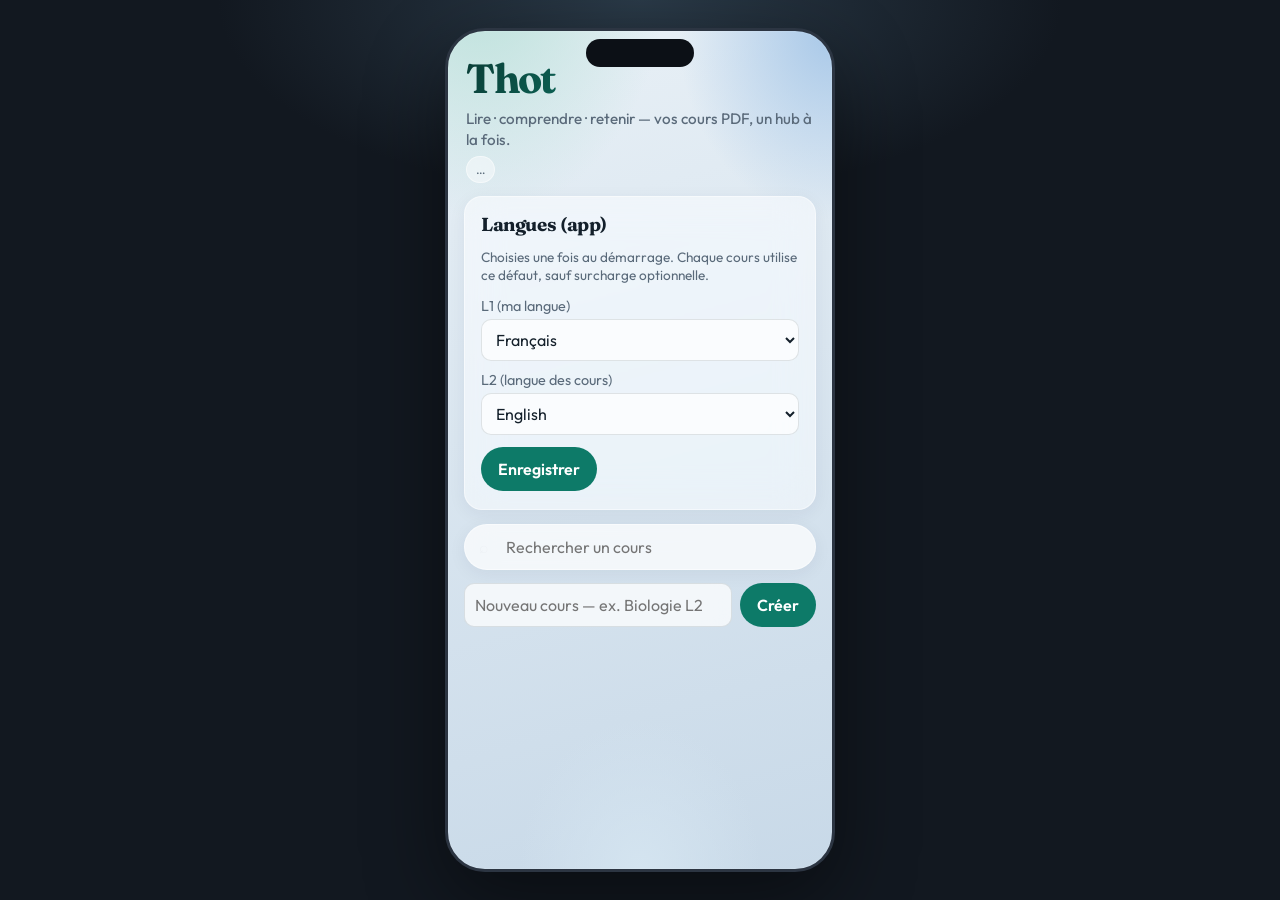
==== commit 4fb866ac: "Force Thot into portrait phone layout with bottom glass tabs Constrain the shell to ~390px, switch h" ====
--- a/thot/static/index.html
+++ b/thot/static/index.html
@@ -2,7 +2,8 @@
 <html lang="fr">
 <head>
   <meta charset="utf-8" />
-  <meta name="viewport" content="width=device-width, initial-scale=1" />
+  <meta name="viewport" content="width=device-width, initial-scale=1, maximum-scale=1, viewport-fit=cover" />
+  <meta name="mobile-web-app-capable" content="yes" />
   <title>Thot — démo MVP</title>
   <link rel="preconnect" href="https://fonts.googleapis.com" />
   <link rel="preconnect" href="https://fonts.gstatic.com" crossorigin />
@@ -35,33 +36,91 @@
     }
 
     * { box-sizing: border-box; }
-    html { scroll-behavior: smooth; }
+    html { scroll-behavior: smooth; height: 100%; }
     body {
       margin: 0;
       font-family: var(--font-body);
       color: var(--ink);
-      min-height: 100vh;
+      min-height: 100%;
+      min-height: 100dvh;
+      display: flex;
+      justify-content: center;
+      align-items: stretch;
+      background: #121820;
+      -webkit-tap-highlight-color: transparent;
+      -webkit-font-smoothing: antialiased;
+    }
+    /* Portrait phone shell — primary layout, not landscape desktop */
+    .phone {
+      width: 100%;
+      max-width: 390px;
+      height: 100dvh;
+      max-height: 100dvh;
+      display: flex;
+      flex-direction: column;
+      position: relative;
+      overflow: hidden;
       background:
-        radial-gradient(ellipse 90% 60% at 10% -10%, #b8e0d8 0%, transparent 55%),
-        radial-gradient(ellipse 80% 50% at 100% 0%, #a8c8e8 0%, transparent 50%),
+        radial-gradient(ellipse 90% 55% at 8% -8%, #b8e0d8 0%, transparent 55%),
+        radial-gradient(ellipse 80% 45% at 100% 0%, #a8c8e8 0%, transparent 50%),
         radial-gradient(ellipse 70% 40% at 50% 100%, #d4e4f0 0%, transparent 45%),
         linear-gradient(165deg, var(--bg-mid) 0%, var(--bg-deep) 100%);
-      background-attachment: fixed;
-    }
+    }
+    @media (min-width: 420px) {
+      body {
+        padding: 1.1rem 0;
+        align-items: center;
+        background:
+          radial-gradient(ellipse 60% 40% at 50% 0%, #2a3a48 0%, transparent 55%),
+          #121820;
+      }
+      .phone {
+        height: min(844px, calc(100dvh - 2.2rem));
+        max-height: min(844px, calc(100dvh - 2.2rem));
+        border-radius: 40px;
+        border: 3px solid #2c3542;
+        box-shadow:
+          0 0 0 1px rgba(255,255,255,0.06) inset,
+          0 28px 80px rgba(0,0,0,0.45);
+      }
+      .phone::before {
+        content: "";
+        position: absolute;
+        top: 8px;
+        left: 50%;
+        transform: translateX(-50%);
+        width: 108px;
+        height: 28px;
+        background: #0c1016;
+        border-radius: 999px;
+        z-index: 40;
+        pointer-events: none;
+      }
+    }
+    .app-scroll {
+      flex: 1;
+      min-height: 0;
+      overflow-y: auto;
+      overflow-x: hidden;
+      -webkit-overflow-scrolling: touch;
+      padding: 0 0 env(safe-area-inset-bottom, 0);
+    }
+    body.hub-open .app-scroll { padding-bottom: calc(4.85rem + env(safe-area-inset-bottom, 0px)); }
     .app-shell {
-      max-width: 560px;
-      margin: 0 auto;
-      padding: 0 1rem 4.5rem;
+      width: 100%;
+      max-width: none;
+      margin: 0;
+      padding: 0 1rem 1.25rem;
       position: relative;
       z-index: 1;
     }
     .brand-bar {
-      padding: 1.6rem 0.2rem 1rem;
+      padding: 1.35rem 0.15rem 0.85rem;
       animation: riseIn 0.55s ease both;
     }
     .brand-bar h1 {
       font-family: var(--font-display);
-      font-size: clamp(2.35rem, 7vw, 2.9rem);
+      font-size: 2.55rem;
       margin: 0;
       letter-spacing: -0.04em;
       font-weight: 700;
@@ -72,9 +131,9 @@
     }
     .brand-bar p {
       color: var(--muted);
-      margin: 0.4rem 0 0;
+      margin: 0.35rem 0 0;
       line-height: 1.4;
-      max-width: 28rem;
+      font-size: 0.95rem;
       font-weight: 450;
     }
     .view { display: none; }
@@ -85,6 +144,10 @@
     @keyframes riseIn {
       from { opacity: 0; transform: translateY(10px); }
       to { opacity: 1; transform: translateY(0); }
+    }
+    @keyframes tabPop {
+      from { transform: scale(0.92); opacity: 0.6; }
+      to { transform: scale(1); opacity: 1; }
     }
     .glass {
       background: var(--glass);
@@ -96,12 +159,12 @@
     .hub-top {
       display: flex;
       align-items: center;
-      gap: 0.65rem;
-      padding: 0.75rem 0.85rem;
-      margin: 0.65rem 0 0.5rem;
+      gap: 0.55rem;
+      padding: 0.65rem 0.75rem;
+      margin: 0.55rem 0 0.55rem;
       border-radius: var(--radius);
       position: sticky;
-      top: 0.45rem;
+      top: 0.35rem;
       z-index: 20;
       background: var(--glass-strong);
       backdrop-filter: blur(22px) saturate(1.4);
@@ -111,7 +174,7 @@
     }
     .hub-top h2 {
       font-family: var(--font-display);
-      font-size: 1.28rem;
+      font-size: 1.18rem;
       margin: 0;
       flex: 1;
       min-width: 0;
@@ -121,55 +184,88 @@
       letter-spacing: -0.02em;
     }
     .back-btn {
-      width: 2.35rem;
-      height: 2.35rem;
+      width: 2.75rem;
+      height: 2.75rem;
+      min-width: 44px;
+      min-height: 44px;
       padding: 0;
       border-radius: 999px;
       background: rgba(255,255,255,0.65);
       color: var(--ink);
       border: 1px solid var(--line-strong);
-      font-size: 1.25rem;
+      font-size: 1.35rem;
       line-height: 1;
       flex-shrink: 0;
       transition: transform 0.2s ease, background 0.2s ease;
     }
-    .back-btn:hover { background: #fff; transform: scale(1.04); }
-    .hub-tabs {
-      display: flex;
-      gap: 0.35rem;
-      overflow-x: auto;
-      padding: 0.35rem;
-      margin: 0 0 0.75rem;
-      border-radius: 999px;
-      background: rgba(255,255,255,0.38);
-      backdrop-filter: blur(16px) saturate(1.3);
-      -webkit-backdrop-filter: blur(16px) saturate(1.3);
-      border: 1px solid var(--line);
-      scrollbar-width: none;
-      position: sticky;
-      top: 4.15rem;
-      z-index: 19;
-    }
-    .hub-tabs::-webkit-scrollbar { display: none; }
+    .back-btn:active { background: #fff; transform: scale(0.96); }
+    /* iOS-style bottom Liquid Glass tab bar */
+    .tab-bar {
+      display: none;
+      position: absolute;
+      left: 10px;
+      right: 10px;
+      bottom: calc(8px + env(safe-area-inset-bottom, 0px));
+      z-index: 30;
+      gap: 0;
+      padding: 0.35rem 0.25rem calc(0.35rem + 2px);
+      border-radius: 22px;
+      background: rgba(255, 255, 255, 0.55);
+      backdrop-filter: blur(28px) saturate(1.55);
+      -webkit-backdrop-filter: blur(28px) saturate(1.55);
+      border: 1px solid rgba(255,255,255,0.55);
+      box-shadow: 0 10px 32px rgba(20, 40, 60, 0.16);
+    }
+    body.hub-open .tab-bar { display: flex; }
     .hub-tab {
-      flex: 0 0 auto;
-      padding: 0.45rem 0.85rem;
-      border-radius: 999px;
+      flex: 1 1 0;
+      min-width: 0;
+      min-height: 48px;
+      padding: 0.28rem 0.15rem 0.2rem;
+      border-radius: 16px;
       border: none;
       background: transparent;
       color: var(--muted);
       font: inherit;
       font-weight: 560;
-      font-size: 0.86rem;
+      font-size: 0.62rem;
+      letter-spacing: 0.01em;
       cursor: pointer;
-      transition: background 0.25s ease, color 0.25s ease, transform 0.2s ease;
-    }
-    .hub-tab:hover { color: var(--ink); background: rgba(255,255,255,0.45); }
+      display: flex;
+      flex-direction: column;
+      align-items: center;
+      justify-content: center;
+      gap: 0.12rem;
+      transition: color 0.2s ease, background 0.2s ease, transform 0.2s ease;
+    }
+    .hub-tab .tab-ico {
+      font-size: 1.15rem;
+      line-height: 1;
+      opacity: 0.85;
+    }
+    .hub-tab:active { transform: scale(0.94); }
     .hub-tab.active {
       background: rgba(255,255,255,0.88);
       color: var(--accent);
       box-shadow: 0 2px 10px rgba(13, 122, 104, 0.12);
-      transform: scale(1.02);
+      animation: tabPop 0.28s ease both;
+    }
+    .hub-tab.active .tab-ico { opacity: 1; }
+    .hub-panel { display: none; }
+    .hub-panel.active {
+      display: block;
+      animation: riseIn 0.32s ease both;
+    }
+    .hub-block {
+      padding: 0.85rem 0 1rem;
+      border-top: 1px solid var(--line-strong);
+    }
+    .hub-block:first-child { border-top: none; padding-top: 0; }
+    .hub-block h2 {
+      font-family: var(--font-display);
+      font-size: 1.12rem;
+      margin: 0 0 0.55rem;
+      letter-spacing: -0.02em;
     }
     .search-wrap {
       position: relative;
@@ -271,18 +367,21 @@
     }
     .hub-stack {
       display: grid;
-      gap: 0.85rem;
-      margin-top: 0.35rem;
-    }
-    section {
+      gap: 0.75rem;
+      margin-top: 0.15rem;
+    }
+    section,
+    .hub-panel {
       background: var(--glass);
       backdrop-filter: blur(var(--blur)) saturate(1.3);
       -webkit-backdrop-filter: blur(var(--blur)) saturate(1.3);
       border: 1px solid var(--line);
       box-shadow: var(--shadow-soft);
       border-radius: var(--radius);
-      padding: 1.1rem 1.15rem 1.25rem;
-      scroll-margin-top: 7.5rem;
+      padding: 1rem 1rem 1.15rem;
+    }
+    .hub-panel {
+      min-height: 12rem;
     }
     section h2 {
       font-family: var(--font-display);
@@ -300,20 +399,21 @@
       font: inherit;
       color: var(--ink);
     }
-    .row { display: grid; grid-template-columns: 1fr 1fr; gap: 0.75rem; }
-    @media (max-width: 720px) { .row { grid-template-columns: 1fr; } }
+    .row { display: grid; grid-template-columns: 1fr; gap: 0.65rem; }
     .actions { display: flex; flex-wrap: wrap; gap: 0.5rem; margin-top: 0.75rem; }
     button {
       font: inherit;
       font-weight: 600;
       border: none;
       cursor: pointer;
-      padding: 0.55rem 0.95rem;
+      min-height: 44px;
+      padding: 0.7rem 1.05rem;
       background: var(--accent);
       color: #fff;
       border-radius: 999px;
       transition: transform 0.2s ease, box-shadow 0.2s ease, background 0.2s ease;
     }
+    button:active { transform: scale(0.97); }
     button:hover { box-shadow: 0 4px 14px rgba(13, 122, 104, 0.28); }
     button.secondary {
       background: rgba(255,255,255,0.55);
@@ -468,43 +568,48 @@
     .sources a { color: var(--accent); }
 
     /* ---- PDF viewer (Aperçu + liquid glass chrome) ---- */
-    #readerSection { display: none; padding: 0; overflow: hidden; }
-    #readerSection.visible { display: block; }
+    #readerSection.hub-panel {
+      padding: 0;
+      overflow: hidden;
+    }
     .viewer-chrome {
       display: flex;
       align-items: center;
       justify-content: space-between;
-      gap: 0.75rem;
-      padding: 0.6rem 0.9rem;
+      gap: 0.5rem;
+      padding: 0.55rem 0.7rem;
       background: var(--glass-dark);
       backdrop-filter: blur(20px) saturate(1.4);
       -webkit-backdrop-filter: blur(20px) saturate(1.4);
       color: #f2f4f7;
-      flex-wrap: wrap;
       border-bottom: 1px solid rgba(255,255,255,0.12);
     }
     .viewer-chrome .title {
       font-weight: 600;
-      font-size: 0.92rem;
+      font-size: 0.86rem;
       white-space: nowrap;
       overflow: hidden;
       text-overflow: ellipsis;
-      max-width: 40%;
+      flex: 1;
+      min-width: 0;
     }
     .viewer-chrome .pager {
       display: flex;
       align-items: center;
-      gap: 0.4rem;
-      font-size: 0.88rem;
+      gap: 0.3rem;
+      font-size: 0.82rem;
+      flex-shrink: 0;
     }
     .viewer-chrome button {
-      padding: 0.35rem 0.7rem;
+      min-height: 40px;
+      min-width: 40px;
+      padding: 0.35rem 0.65rem;
       background: rgba(255,255,255,0.14);
       color: #fff;
       border: 1px solid rgba(255,255,255,0.18);
       border-radius: 999px;
     }
-    .viewer-chrome button:hover { background: rgba(255,255,255,0.24); }
+    .viewer-chrome button:active { background: rgba(255,255,255,0.28); }
     .viewer-hint {
       padding: 0.5rem 0.9rem;
       font-size: 0.82rem;
@@ -514,10 +619,10 @@
       border-bottom: 1px solid var(--line);
     }
     #pdfScroll {
-      max-height: min(72vh, 820px);
+      max-height: min(52dvh, 480px);
       overflow: auto;
       background: linear-gradient(180deg, #4a5560 0%, #3a424a 100%);
-      padding: 1rem 0 1.5rem;
+      padding: 0.75rem 0 1.1rem;
     }
     .pdf-page {
       position: relative;
@@ -718,6 +823,8 @@
   </style>
 </head>
 <body>
+  <div class="phone" id="phoneShell">
+  <div class="app-scroll" id="appScroll">
   <div class="app-shell">
     <div class="brand-bar" id="homeBrand">
       <h1>Thot</h1>
@@ -772,50 +879,9 @@
         <h2 id="hubTitle">Cours</h2>
       </div>
       <p class="meta" id="hubSubtitle" style="margin:0 0 0.45rem 0.35rem"></p>
-      <nav class="hub-tabs" id="hubTabs" aria-label="Sections du cours">
-        <button type="button" class="hub-tab active" data-target="import">Docs</button>
-        <button type="button" class="hub-tab" data-target="readerSection">Lecture</button>
-        <button type="button" class="hub-tab" data-target="fichesSection">Fiches</button>
-        <button type="button" class="hub-tab" data-target="generate">Quiz</button>
-        <button type="button" class="hub-tab" data-target="podcastSection">Podcast</button>
-        <button type="button" class="hub-tab" data-target="progression">Suite</button>
-      </nav>
 
       <div class="hub-stack">
-    <section id="langs">
-      <h2>Langues du cours</h2>
-      <p class="meta" id="courseLangDefault">Défaut app : —</p>
-      <label style="display:flex;align-items:center;gap:0.45rem;margin:0.55rem 0;color:var(--ink)">
-        <input type="checkbox" id="courseLangOverride" />
-        Surcharger L1/L2 pour ce cours
-      </label>
-      <div class="row" id="courseLangRow">
-        <div>
-          <label for="courseL1">L1</label>
-          <select id="courseL1" disabled>
-            <option value="fr" selected>Français</option>
-            <option value="en">English</option>
-            <option value="es">Español</option>
-            <option value="de">Deutsch</option>
-          </select>
-        </div>
-        <div>
-          <label for="courseL2">L2</label>
-          <select id="courseL2" disabled>
-            <option value="en" selected>English</option>
-            <option value="fr">Français</option>
-            <option value="es">Español</option>
-            <option value="de">Deutsch</option>
-          </select>
-        </div>
-      </div>
-      <div class="actions">
-        <button type="button" id="saveCourseLangs">Enregistrer</button>
-      </div>
-      <div id="langMsg"></div>
-    </section>
-
-    <section id="import">
+    <section id="import" class="hub-panel active">
       <h2>Documents</h2>
       <p class="meta">Plusieurs PDFs dans ce cours. Glossaire, fiches et quiz agrègent les textes de ce cours uniquement.</p>
       <label for="pdf">Ajouter un PDF (texte extractible)</label>
@@ -827,7 +893,7 @@
       <div id="docsList" class="fiche-list" style="margin-top:0.75rem"></div>
     </section>
 
-    <section id="readerSection">
+    <section id="readerSection" class="hub-panel">
       <div class="viewer-chrome">
         <div class="title" id="pdfTitle">Cours</div>
         <div class="pager">
@@ -855,7 +921,7 @@
       </div>
     </section>
 
-    <section id="fichesSection">
+    <section id="fichesSection" class="hub-panel">
       <h2>Mes fiches</h2>
       <p class="meta" id="fichesCountLabel">Aucune fiche pour l’instant.</p>
       <div class="actions">
@@ -911,23 +977,7 @@
       </div>
     </section>
 
-    <section id="podcastSection">
-      <h2>Podcast</h2>
-      <p class="meta">Aperçu audio à deux voix du corpus PDF (style NotebookLM). Script via Groq · voix gratuites (edge-tts) ou Web Speech. Aucun micro n’est enregistré.</p>
-      <div class="actions">
-        <button type="button" id="podcastGenBtn">Générer un aperçu</button>
-        <button type="button" class="ghost" id="podcastStopBtn" hidden>Stop</button>
-      </div>
-      <div id="podcastMsg"></div>
-      <div id="podcastPlayer" class="fiche-panel" hidden style="margin-top:0.75rem">
-        <p class="meta" id="podcastNowTitle"></p>
-        <audio id="podcastAudio" controls style="width:100%;margin:0.4rem 0"></audio>
-        <div id="podcastScriptPreview" class="meta" style="max-height:9rem;overflow:auto;white-space:pre-wrap"></div>
-      </div>
-      <div id="podcastList" class="fiche-list" style="margin-top:0.75rem"></div>
-    </section>
-
-    <section id="generate">
+    <section id="generate" class="hub-panel">
       <h2>Quiz</h2>
       <div id="quizLaunch">
         <p>Questions tirées du corpus de tous les PDFs du cours.</p>
@@ -950,35 +1000,96 @@
       <div id="quizOut"></div>
     </section>
 
-    <section id="progression">
-      <h2>Progression</h2>
-      <div class="prog-block">
-        <h3>Lecture</h3>
-        <div class="value" id="progPages">Pages ouvertes : 0 / 0</div>
-        <p class="meta">Par document + total cours. Chaque page vue compte une fois.</p>
-        <div id="progByDoc" class="meta" style="margin-top:0.45rem"></div>
+    <section id="suitePanel" class="hub-panel">
+      <div class="hub-block" id="langs">
+        <h2>Langues du cours</h2>
+        <p class="meta" id="courseLangDefault">Défaut app : —</p>
+        <label style="display:flex;align-items:center;gap:0.45rem;margin:0.55rem 0;color:var(--ink)">
+          <input type="checkbox" id="courseLangOverride" />
+          Surcharger L1/L2 pour ce cours
+        </label>
+        <div class="row" id="courseLangRow">
+          <div>
+            <label for="courseL1">L1</label>
+            <select id="courseL1" disabled>
+              <option value="fr" selected>Français</option>
+              <option value="en">English</option>
+              <option value="es">Español</option>
+              <option value="de">Deutsch</option>
+            </select>
+          </div>
+          <div>
+            <label for="courseL2">L2</label>
+            <select id="courseL2" disabled>
+              <option value="en" selected>English</option>
+              <option value="fr">Français</option>
+              <option value="es">Español</option>
+              <option value="de">Deutsch</option>
+            </select>
+          </div>
+        </div>
+        <div class="actions">
+          <button type="button" id="saveCourseLangs">Enregistrer</button>
+        </div>
+        <div id="langMsg"></div>
       </div>
-      <div class="prog-block">
-        <h3>Fiches</h3>
-        <div class="value" id="progFiches">0 disponibles</div>
+
+      <div class="hub-block" id="podcastSection">
+        <h2>Podcast</h2>
+        <p class="meta">Aperçu audio à deux voix du corpus PDF. Script via Groq · edge-tts ou Web Speech. Aucun micro.</p>
+        <div class="actions">
+          <button type="button" id="podcastGenBtn">Générer un aperçu</button>
+          <button type="button" class="ghost" id="podcastStopBtn" hidden>Stop</button>
+        </div>
+        <div id="podcastMsg"></div>
+        <div id="podcastPlayer" class="fiche-panel" hidden style="margin-top:0.75rem">
+          <p class="meta" id="podcastNowTitle"></p>
+          <audio id="podcastAudio" controls style="width:100%;margin:0.4rem 0"></audio>
+          <div id="podcastScriptPreview" class="meta" style="max-height:9rem;overflow:auto;white-space:pre-wrap"></div>
+        </div>
+        <div id="podcastList" class="fiche-list" style="margin-top:0.75rem"></div>
       </div>
-      <div class="prog-block">
-        <h3>Quiz</h3>
-        <div class="value" id="progQuiz">Aucune tentative</div>
+
+      <div class="hub-block" id="progression">
+        <h2>Progression</h2>
+        <div class="prog-block">
+          <h3>Lecture</h3>
+          <div class="value" id="progPages">Pages ouvertes : 0 / 0</div>
+          <p class="meta">Par document + total cours. Chaque page vue compte une fois.</p>
+          <div id="progByDoc" class="meta" style="margin-top:0.45rem"></div>
+        </div>
+        <div class="prog-block">
+          <h3>Fiches</h3>
+          <div class="value" id="progFiches">0 disponibles</div>
+        </div>
+        <div class="prog-block">
+          <h3>Quiz</h3>
+          <div class="value" id="progQuiz">Aucune tentative</div>
+        </div>
+        <div class="prog-block">
+          <h3>Ensuite ?</h3>
+          <div class="actions" style="margin-top:0.35rem">
+            <button type="button" id="ctaReread">Relire le PDF</button>
+            <button type="button" class="secondary" id="ctaFiches">Réviser les fiches</button>
+            <button type="button" class="secondary" id="ctaQuiz">Rejouer le quiz</button>
+          </div>
+        </div>
+        <div id="progMsg" class="meta"></div>
       </div>
-      <div class="prog-block">
-        <h3>Ensuite ?</h3>
-        <div class="actions" style="margin-top:0.35rem">
-          <button type="button" id="ctaReread">Relire le PDF</button>
-          <button type="button" class="secondary" id="ctaFiches">Réviser les fiches</button>
-          <button type="button" class="secondary" id="ctaQuiz">Rejouer le quiz</button>
-        </div>
-      </div>
-      <div id="progMsg" class="meta"></div>
     </section>
       </div><!-- .hub-stack -->
     </div><!-- #viewHub -->
   </div><!-- .app-shell -->
+  </div><!-- .app-scroll -->
+
+  <nav class="tab-bar" id="hubTabs" aria-label="Navigation du cours">
+    <button type="button" class="hub-tab active" data-target="import"><span class="tab-ico" aria-hidden="true">▣</span>Docs</button>
+    <button type="button" class="hub-tab" data-target="readerSection"><span class="tab-ico" aria-hidden="true">☰</span>Lecture</button>
+    <button type="button" class="hub-tab" data-target="fichesSection"><span class="tab-ico" aria-hidden="true">◇</span>Fiches</button>
+    <button type="button" class="hub-tab" data-target="generate"><span class="tab-ico" aria-hidden="true">✓</span>Quiz</button>
+    <button type="button" class="hub-tab" data-target="suitePanel"><span class="tab-ico" aria-hidden="true">···</span>Suite</button>
+  </nav>
+  </div><!-- .phone -->
 
   <div id="selMenu" role="dialog" aria-label="Menu sélection">
     <div class="sel-term" id="selTerm"></div>
@@ -1062,14 +1173,17 @@
 
     function showHome() {
       hubOpen = false;
+      document.body.classList.remove("hub-open");
       $("viewHome").classList.add("active");
       $("viewHub").classList.remove("active");
       $("homeBrand").style.display = "";
       hideMenu();
+      $("appScroll")?.scrollTo({ top: 0 });
     }
 
     function showHub(course) {
       hubOpen = true;
+      document.body.classList.add("hub-open");
       $("viewHome").classList.remove("active");
       $("viewHub").classList.add("active");
       $("homeBrand").style.display = "none";
@@ -1081,21 +1195,26 @@
     }
 
     function setHubTab(targetId) {
+      const panels = ["import", "readerSection", "fichesSection", "generate", "suitePanel"];
+      const resolved = panels.includes(targetId)
+        ? targetId
+        : targetId === "podcastSection" || targetId === "progression" || targetId === "langs"
+          ? "suitePanel"
+          : "import";
       document.querySelectorAll(".hub-tab").forEach((t) => {
-        t.classList.toggle("active", t.dataset.target === targetId);
+        t.classList.toggle("active", t.dataset.target === resolved);
       });
+      document.querySelectorAll(".hub-panel").forEach((p) => {
+        const on = p.id === resolved;
+        p.classList.toggle("active", on);
+        if (p.id === "readerSection") p.classList.toggle("visible", on);
+      });
+      $("appScroll")?.scrollTo({ top: 0, behavior: "smooth" });
     }
 
     $("hubTabs")?.querySelectorAll(".hub-tab").forEach((tab) => {
       tab.addEventListener("click", () => {
-        const id = tab.dataset.target;
-        setHubTab(id);
-        const el = $(id);
-        if (!el) return;
-        if (id === "readerSection") {
-          el.classList.add("visible");
-        }
-        el.scrollIntoView({ behavior: "smooth", block: "start" });
+        setHubTab(tab.dataset.target);
       });
     });
 
@@ -1393,10 +1512,9 @@
       const loading = pdfjsLib.getDocument({ url, withCredentials: false });
       pdfDoc = await loading.promise;
       currentPage = 1;
-      $("readerSection").classList.add("visible");
       await renderPage(currentPage);
       updatePager();
-      $("readerSection").scrollIntoView({ behavior: "smooth", block: "start" });
+      setHubTab("readerSection");
     }
 
     function updatePager() {
@@ -1608,7 +1726,7 @@
       }).join("");
       row.querySelectorAll(".capture-chip[data-id]").forEach((btn) => {
         btn.onclick = () => {
-          $("fichesSection").scrollIntoView({ behavior: "smooth", block: "start" });
+          setHubTab("fichesSection");
           openFicheEditor(Number(btn.dataset.id));
         };
       });
@@ -2000,10 +2118,10 @@
     $("reviseBtn").onclick = openRevise;
 
     function scrollToPdf() {
-      if ($("readerSection").classList.contains("visible")) {
-        $("readerSection").scrollIntoView({ behavior: "smooth", block: "start" });
-      } else {
-        $("import").scrollIntoView({ behavior: "smooth", block: "start" });
+      if (pdfDoc) setHubTab("readerSection");
+      else {
+        setHubTab("import");
+        setMsg($("importMsg"), "Importez un PDF pour ouvrir le lecteur.", false);
       }
     }
     $("fichesToPdf").onclick = scrollToPdf;
@@ -2281,7 +2399,7 @@
             $("remediationFiches").querySelectorAll(".remed-open").forEach((btn) => {
               btn.onclick = () => {
                 const id = Number(btn.dataset.id);
-                $("fichesSection").scrollIntoView({ behavior: "smooth", block: "start" });
+                setHubTab("fichesSection");
                 openFicheEditor(id);
               };
             });
@@ -2318,12 +2436,8 @@
           }
         };
       }
-      $("quizToFiches").onclick = () => {
-        $("fichesSection").scrollIntoView({ behavior: "smooth", block: "start" });
-      };
-      $("quizToProg").onclick = () => {
-        $("progression").scrollIntoView({ behavior: "smooth", block: "start" });
-      };
+      $("quizToFiches").onclick = () => setHubTab("fichesSection");
+      $("quizToProg").onclick = () => setHubTab("suitePanel");
       $("quizToPdf").onclick = scrollToPdf;
     }
 
@@ -2501,30 +2615,27 @@
     $("quizStartBtn").onclick = () => beginQuizFlow();
     $("quizCancelBtn").onclick = () => {
       showQuizLaunch();
-      $("progression").scrollIntoView({ behavior: "smooth", block: "nearest" });
+      setHubTab("suitePanel");
     };
     $("quizBlockedPdf").onclick = scrollToPdf;
-    $("quizBlockedFiches").onclick = () => {
-      $("fichesSection").scrollIntoView({ behavior: "smooth", block: "start" });
-    };
+    $("quizBlockedFiches").onclick = () => setHubTab("fichesSection");
 
     $("ctaReread").onclick = () => {
-      if ($("readerSection").classList.contains("visible")) {
-        $("readerSection").scrollIntoView({ behavior: "smooth", block: "start" });
-      } else {
-        $("import").scrollIntoView({ behavior: "smooth", block: "start" });
+      if (pdfDoc) setHubTab("readerSection");
+      else {
+        setHubTab("import");
         $("progMsg").textContent = "Importez un PDF pour lire.";
       }
     };
     $("ctaFiches").onclick = async () => {
-      $("fichesSection").scrollIntoView({ behavior: "smooth", block: "start" });
+      setHubTab("fichesSection");
       await loadFichesList();
       showFichesList();
       if (fichesCache.length) openRevise();
       else $("progMsg").textContent = "Aucune fiche — générez-en depuis le cours.";
     };
     $("ctaQuiz").onclick = async () => {
-      $("generate").scrollIntoView({ behavior: "smooth", block: "start" });
+      setHubTab("generate");
       showQuizLaunch();
       await refreshQuizLaunch();
     };
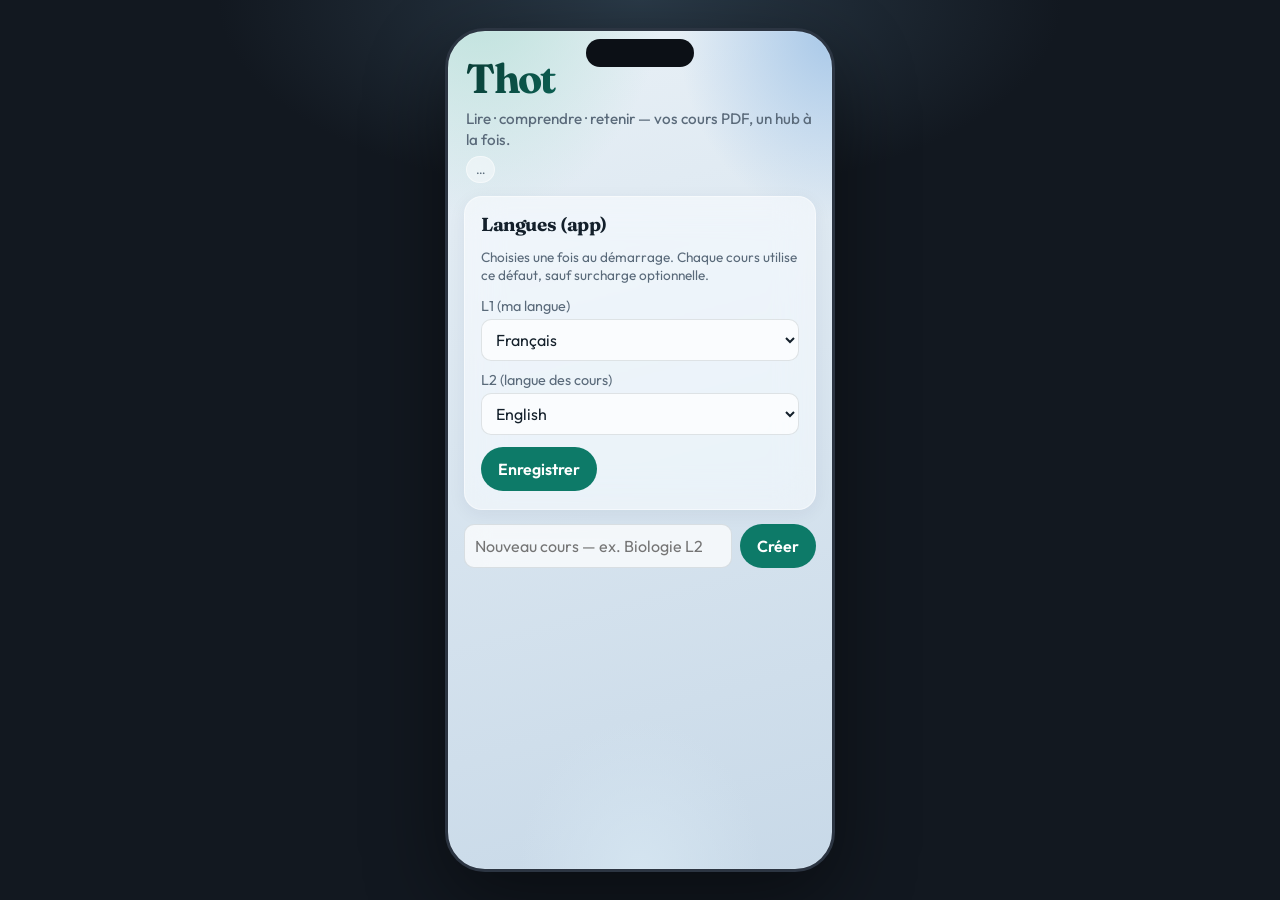
==== commit 5dc7061b: "Apply Musk algorithm pass: cut non-core UI, harden APK import/mic Delete Suite/progression/export/ca" ====
--- a/thot/static/index.html
+++ b/thot/static/index.html
@@ -267,6 +267,63 @@
       margin: 0 0 0.55rem;
       letter-spacing: -0.02em;
     }
+    .source-jump {
+      display: inline-flex;
+      align-items: center;
+      gap: 0.25rem;
+      margin-top: 0.4rem;
+      min-height: 40px;
+      padding: 0.45rem 0.75rem;
+      font-size: 0.82rem;
+      font-weight: 600;
+      border-radius: 999px;
+      border: 1px solid rgba(13, 122, 104, 0.35);
+      background: rgba(255,255,255,0.7);
+      color: var(--accent);
+    }
+    .source-jump:active { transform: scale(0.97); }
+    .chapter-row {
+      display: flex;
+      align-items: center;
+      justify-content: space-between;
+      gap: 0.5rem;
+      padding: 0.65rem 0.2rem;
+      border-top: 1px solid var(--line-strong);
+    }
+    .chapter-row:first-child { border-top: none; }
+    .pdf-flash .textLayer {
+      outline: 2px solid rgba(13, 122, 104, 0.45);
+      outline-offset: 2px;
+    }
+    .notes-block {
+      margin-top: 1.15rem;
+      padding-top: 1rem;
+      border-top: 1px solid var(--line-strong);
+    }
+    .notes-block h2 {
+      font-family: var(--font-display);
+      font-size: 1.12rem;
+      margin: 0 0 0.45rem;
+      letter-spacing: -0.02em;
+    }
+    .notes-block textarea {
+      width: 100%;
+      min-height: 7rem;
+      padding: 0.65rem 0.75rem;
+      border: 1px solid var(--line-strong);
+      background: rgba(255,255,255,0.72);
+      border-radius: 12px;
+      font: inherit;
+      color: var(--ink);
+      resize: vertical;
+      line-height: 1.45;
+    }
+    .notes-block #noteMicStatus {
+      background: rgba(13, 122, 104, 0.16);
+      color: var(--accent);
+      border-color: rgba(13, 122, 104, 0.3);
+      animation: tabPop 0.9s ease infinite alternate;
+    }
     .search-wrap {
       position: relative;
       margin: 0.35rem 0 0.85rem;
@@ -861,10 +918,6 @@
         </div>
         <div id="globalLangMsg"></div>
       </section>
-      <div class="search-wrap">
-        <span class="lens" aria-hidden="true">⌕</span>
-        <input type="search" id="courseSearch" placeholder="Rechercher un cours" autocomplete="off" />
-      </div>
       <div class="create-row">
         <input type="text" id="newCourseTitle" placeholder="Nouveau cours — ex. Biologie L2" />
         <button type="button" id="createCourseBtn">Créer</button>
@@ -883,14 +936,46 @@
       <div class="hub-stack">
     <section id="import" class="hub-panel active">
       <h2>Documents</h2>
-      <p class="meta">Plusieurs PDFs dans ce cours. Glossaire, fiches et quiz agrègent les textes de ce cours uniquement.</p>
-      <label for="pdf">Ajouter un PDF (texte extractible)</label>
+      <p class="meta">PDF du cours (texte extractible). Un fichier = ajout immédiat.</p>
+      <label for="pdf">Ajouter un PDF</label>
       <input type="file" id="pdf" accept="application/pdf,.pdf" />
       <div class="actions">
-        <button type="button" id="importBtn">Ajouter au cours</button>
+        <button type="button" id="importBtn">Choisir un PDF</button>
       </div>
       <div id="importMsg"></div>
       <div id="docsList" class="fiche-list" style="margin-top:0.75rem"></div>
+
+      <div class="notes-block" id="notesBlock">
+        <h2>Notes de cours</h2>
+        <p class="meta">Dictée live → texte seulement. Aucun audio conservé.</p>
+        <div class="actions">
+          <button type="button" id="noteCreateBtn">Nouvelle note</button>
+        </div>
+        <div id="notesList" class="fiche-list" style="margin-top:0.55rem"></div>
+        <div id="noteEditor" class="fiche-panel" hidden>
+          <div class="actions" style="margin-top:0">
+            <button type="button" class="ghost" id="noteBackBtn">← Notes</button>
+            <button type="button" id="noteSaveBtn">Sauver brouillon</button>
+          </div>
+          <label for="noteTitle">Titre</label>
+          <input type="text" id="noteTitle" placeholder="Ex. Cours du 22 nov." />
+          <label for="noteRaw">Transcript live</label>
+          <textarea id="noteRaw" rows="8" placeholder="Appuyez sur Démarrer le micro — le texte apparaît ici."></textarea>
+          <div class="actions">
+            <button type="button" class="secondary" id="noteMicStart">Démarrer le micro</button>
+            <button type="button" class="ghost" id="noteMicStop" hidden>Stop micro</button>
+            <span class="status-pill" id="noteMicStatus" hidden>Écoute…</span>
+          </div>
+          <p class="meta" id="notePrivacy">Confidentialité : transcript texte uniquement — pas d’upload audio.</p>
+          <div class="actions">
+            <button type="button" id="noteCleanBtn">Clarifier (voix du cours)</button>
+            <button type="button" class="ghost" id="noteDeleteBtn">Supprimer</button>
+          </div>
+          <div id="noteMsg"></div>
+          <label for="noteCleaned">Notes du cours</label>
+          <textarea id="noteCleaned" rows="8" placeholder="Après clarification : même voix pédagogique que le professeur, sans digressions." readonly></textarea>
+        </div>
+      </div>
     </section>
 
     <section id="readerSection" class="hub-panel">
@@ -902,45 +987,23 @@
           <button type="button" id="nextPage" aria-label="Page suivante">›</button>
         </div>
       </div>
-      <div class="viewer-hint">Sélectionnez un mot ou une <strong>phrase</strong> dans le PDF — Sens donne le sens L1 (phrase entière + mots), Copier, Fermer.</div>
-      <div class="vocab-legend" id="vocabLegend" hidden>
-        <span><span class="swatch review"></span>à revoir</span>
-        <span><span class="swatch known"></span>connu</span>
-        <span class="meta" id="vocabCounts" style="margin:0"></span>
-        <label style="display:inline-flex;align-items:center;gap:0.3rem;margin:0;color:var(--muted);font-size:0.8rem">
-          <input type="checkbox" id="vocabHighlightToggle" checked />
-          Surbrillance
-        </label>
-      </div>
+      <div class="viewer-hint">Sélectionnez un mot ou une <strong>phrase</strong> — Sens (L1), + Fiche, Connu / À revoir.</div>
       <div id="pdfScroll"></div>
-      <div class="captures-strip" id="capturesStrip">
-        <h3>Derniers capturés</h3>
-        <div class="captures-row" id="capturesRow">
-          <span class="capture-chip empty">Aucun capturé — utilisez + Fiche depuis Sens</span>
-        </div>
-      </div>
     </section>
 
-    <section id="fichesSection" class="hub-panel">
+    <section id="studyPanel" class="hub-panel">
+      <div id="fichesSection" class="hub-block">
       <h2>Mes fiches</h2>
       <p class="meta" id="fichesCountLabel">Aucune fiche pour l’instant.</p>
       <div class="actions">
         <button type="button" id="fichesBtn">Générer fiches</button>
-        <button type="button" class="secondary" id="reviseBtn" hidden>Réviser</button>
-        <button type="button" class="ghost" id="exportCsvBtn" title="Export CSV">Export CSV</button>
-        <button type="button" class="ghost" id="exportAnkiBtn" title="Export Anki (TSV)">Export Anki</button>
         <button type="button" class="ghost" id="fichesToPdf">Ouvrir le PDF</button>
       </div>
       <div id="fichesMsg"></div>
 
       <div id="fichesListView">
         <div id="fichesEmpty" class="empty-state" hidden>
-          <p><strong>Aucune fiche pour l’instant.</strong></p>
-          <p>Les fiches sont générées à partir du corpus de tous les PDFs du cours.</p>
-          <div class="actions">
-            <button type="button" id="emptyGenBtn">Générer fiches</button>
-            <button type="button" class="secondary" id="emptyPdfBtn">Ouvrir le PDF</button>
-          </div>
+          <p>Générez des fiches depuis le corpus PDF (bouton ci-dessus).</p>
         </div>
         <div id="fichesList" class="fiche-list"></div>
       </div>
@@ -958,30 +1021,16 @@
         <div class="actions" style="margin-top:0.5rem">
           <button type="button" class="secondary" id="ficheMarkReview">Marquer à revoir</button>
           <button type="button" class="secondary" id="ficheMarkKnown">Marquer connu</button>
+          <button type="button" class="ghost" id="ficheToPdf" hidden>Voir dans le PDF</button>
         </div>
         <div id="ficheSaveMsg"></div>
       </div>
-
-      <div id="ficheReviseView" class="fiche-panel" hidden>
-        <div class="actions" style="margin-top:0">
-          <button type="button" class="ghost" id="reviseBack">← Fiches</button>
-          <button type="button" class="secondary" id="revisePrev">Préc.</button>
-          <button type="button" class="secondary" id="reviseNext">Suiv.</button>
-        </div>
-        <p class="meta" id="revisePos"></p>
-        <div class="revise-card" id="reviseCard" title="Toucher pour retourner">
-          <div class="side" id="reviseSide">Recto</div>
-          <div class="body" id="reviseBody"></div>
-        </div>
-        <p class="meta">Touchez la carte pour basculer recto / verso.</p>
       </div>
-    </section>
-
-    <section id="generate" class="hub-panel">
+
+      <div id="generate" class="hub-block">
       <h2>Quiz</h2>
       <div id="quizLaunch">
-        <p>Questions tirées du corpus de tous les PDFs du cours.</p>
-        <p class="meta">Ordre aléatoire à chaque tentative · couverture : ensemble des documents.</p>
+        <p class="meta">Questions tirées du corpus PDF · ordre aléatoire.</p>
         <p class="meta" id="quizLastScore">Aucune tentative pour l’instant.</p>
         <div class="actions">
           <button type="button" id="quizStartBtn">Commencer</button>
@@ -991,91 +1040,32 @@
       </div>
       <div id="quizBlocked" class="empty-state" hidden>
         <p><strong>Quiz indisponible</strong></p>
-        <p>Matériel insuffisant pour générer des questions.</p>
+        <p>Matériel insuffisant — importez un PDF ou générez des fiches.</p>
         <div class="actions">
           <button type="button" id="quizBlockedPdf">Continuer la lecture</button>
           <button type="button" class="secondary" id="quizBlockedFiches">Fiches</button>
         </div>
       </div>
       <div id="quizOut"></div>
+      </div>
     </section>
 
-    <section id="suitePanel" class="hub-panel">
-      <div class="hub-block" id="langs">
-        <h2>Langues du cours</h2>
-        <p class="meta" id="courseLangDefault">Défaut app : —</p>
-        <label style="display:flex;align-items:center;gap:0.45rem;margin:0.55rem 0;color:var(--ink)">
-          <input type="checkbox" id="courseLangOverride" />
-          Surcharger L1/L2 pour ce cours
-        </label>
-        <div class="row" id="courseLangRow">
-          <div>
-            <label for="courseL1">L1</label>
-            <select id="courseL1" disabled>
-              <option value="fr" selected>Français</option>
-              <option value="en">English</option>
-              <option value="es">Español</option>
-              <option value="de">Deutsch</option>
-            </select>
-          </div>
-          <div>
-            <label for="courseL2">L2</label>
-            <select id="courseL2" disabled>
-              <option value="en" selected>English</option>
-              <option value="fr">Français</option>
-              <option value="es">Español</option>
-              <option value="de">Deutsch</option>
-            </select>
-          </div>
-        </div>
-        <div class="actions">
-          <button type="button" id="saveCourseLangs">Enregistrer</button>
-        </div>
-        <div id="langMsg"></div>
+    <section id="podcastSection" class="hub-panel">
+      <h2>Podcast</h2>
+      <p class="meta">Aperçu deux voix du corpus, ou remédiation des notions manquées. Texte → TTS. Pas de micro.</p>
+      <div class="actions">
+        <button type="button" id="podcastGenBtn">Générer un aperçu</button>
+        <button type="button" class="secondary" id="podcastMissesBtn" hidden>Podcast notions manquées</button>
+        <button type="button" class="ghost" id="podcastStopBtn" hidden>Stop</button>
       </div>
-
-      <div class="hub-block" id="podcastSection">
-        <h2>Podcast</h2>
-        <p class="meta">Aperçu audio à deux voix du corpus PDF. Script via Groq · edge-tts ou Web Speech. Aucun micro.</p>
-        <div class="actions">
-          <button type="button" id="podcastGenBtn">Générer un aperçu</button>
-          <button type="button" class="ghost" id="podcastStopBtn" hidden>Stop</button>
-        </div>
-        <div id="podcastMsg"></div>
-        <div id="podcastPlayer" class="fiche-panel" hidden style="margin-top:0.75rem">
-          <p class="meta" id="podcastNowTitle"></p>
-          <audio id="podcastAudio" controls style="width:100%;margin:0.4rem 0"></audio>
-          <div id="podcastScriptPreview" class="meta" style="max-height:9rem;overflow:auto;white-space:pre-wrap"></div>
-        </div>
-        <div id="podcastList" class="fiche-list" style="margin-top:0.75rem"></div>
+      <div id="podcastMsg"></div>
+      <div id="podcastPlayer" class="fiche-panel" hidden style="margin-top:0.75rem">
+        <p class="meta" id="podcastNowTitle"></p>
+        <audio id="podcastAudio" controls style="width:100%;margin:0.4rem 0"></audio>
+        <div id="podcastChapters" class="fiche-list" style="margin:0.45rem 0"></div>
+        <div id="podcastScriptPreview" class="meta" style="max-height:9rem;overflow:auto;white-space:pre-wrap"></div>
       </div>
-
-      <div class="hub-block" id="progression">
-        <h2>Progression</h2>
-        <div class="prog-block">
-          <h3>Lecture</h3>
-          <div class="value" id="progPages">Pages ouvertes : 0 / 0</div>
-          <p class="meta">Par document + total cours. Chaque page vue compte une fois.</p>
-          <div id="progByDoc" class="meta" style="margin-top:0.45rem"></div>
-        </div>
-        <div class="prog-block">
-          <h3>Fiches</h3>
-          <div class="value" id="progFiches">0 disponibles</div>
-        </div>
-        <div class="prog-block">
-          <h3>Quiz</h3>
-          <div class="value" id="progQuiz">Aucune tentative</div>
-        </div>
-        <div class="prog-block">
-          <h3>Ensuite ?</h3>
-          <div class="actions" style="margin-top:0.35rem">
-            <button type="button" id="ctaReread">Relire le PDF</button>
-            <button type="button" class="secondary" id="ctaFiches">Réviser les fiches</button>
-            <button type="button" class="secondary" id="ctaQuiz">Rejouer le quiz</button>
-          </div>
-        </div>
-        <div id="progMsg" class="meta"></div>
-      </div>
+      <div id="podcastList" class="fiche-list" style="margin-top:0.75rem"></div>
     </section>
       </div><!-- .hub-stack -->
     </div><!-- #viewHub -->
@@ -1085,9 +1075,8 @@
   <nav class="tab-bar" id="hubTabs" aria-label="Navigation du cours">
     <button type="button" class="hub-tab active" data-target="import"><span class="tab-ico" aria-hidden="true">▣</span>Docs</button>
     <button type="button" class="hub-tab" data-target="readerSection"><span class="tab-ico" aria-hidden="true">☰</span>Lecture</button>
-    <button type="button" class="hub-tab" data-target="fichesSection"><span class="tab-ico" aria-hidden="true">◇</span>Fiches</button>
-    <button type="button" class="hub-tab" data-target="generate"><span class="tab-ico" aria-hidden="true">✓</span>Quiz</button>
-    <button type="button" class="hub-tab" data-target="suitePanel"><span class="tab-ico" aria-hidden="true">···</span>Suite</button>
+    <button type="button" class="hub-tab" data-target="studyPanel"><span class="tab-ico" aria-hidden="true">◇</span>Étudier</button>
+    <button type="button" class="hub-tab" data-target="podcastSection"><span class="tab-ico" aria-hidden="true">♪</span>Podcast</button>
   </nav>
   </div><!-- .phone -->
 
@@ -1126,6 +1115,13 @@
     let vocabStatus = {}; // term -> "review" | "known"
     let vocabHighlightOn = localStorage.getItem("thot_vocab_hl") !== "0";
     let lastMissNotions = [];
+    let lastMisses = [];
+    let lastMissSources = [];
+    let notesCache = [];
+    let editingNoteId = null;
+    let noteRecognition = null;
+    let noteListening = false;
+    let noteBaseTranscript = "";
     const MIN_VOCAB_TOKEN_LEN = 4;
     const MAX_VOCAB_TERM_WORDS = 4;
     let editingFicheId = null;
@@ -1195,12 +1191,15 @@
     }
 
     function setHubTab(targetId) {
-      const panels = ["import", "readerSection", "fichesSection", "generate", "suitePanel"];
-      const resolved = panels.includes(targetId)
-        ? targetId
-        : targetId === "podcastSection" || targetId === "progression" || targetId === "langs"
-          ? "suitePanel"
-          : "import";
+      const alias = {
+        fichesSection: "studyPanel",
+        generate: "studyPanel",
+        suitePanel: "podcastSection",
+        langs: "import",
+        progression: "studyPanel",
+      };
+      const panels = ["import", "readerSection", "studyPanel", "podcastSection"];
+      const resolved = panels.includes(targetId) ? targetId : (alias[targetId] || "import");
       document.querySelectorAll(".hub-tab").forEach((t) => {
         t.classList.toggle("active", t.dataset.target === resolved);
       });
@@ -1259,6 +1258,7 @@
         await loadFichesList();
         await refreshQuizLaunch();
         await loadPodcasts();
+        await loadNotes();
         await loadRecentCaptures();
         await refreshVocabStatus();
         const layer = document.querySelector("#pdfScroll .textLayer");
@@ -1270,24 +1270,14 @@
 
     function renderCourses(courses) {
       const el = $("coursesList");
-      const q = ($("courseSearch").value || "").trim().toLowerCase();
-      const filtered = !q
-        ? courses
-        : courses.filter((c) => {
-            const hay = `${c.title || ""} ${c.subtitle || ""} ${c.l1 || ""} ${c.l2 || ""}`.toLowerCase();
-            return hay.includes(q);
-          });
-      if (!filtered.length) {
-        el.innerHTML = courses.length
-          ? `<div class="empty-state"><p>Aucun résultat.</p></div>`
-          : `<div class="empty-state" id="emptyCoursesState">
+      if (!courses.length) {
+        el.innerHTML = `<div class="empty-state" id="emptyCoursesState">
               <p><strong>Aucun support</strong></p>
-              <p>Créez un cours puis importez un PDF pour commencer.</p>
-              <p class="meta">Si l’import échoue (PDF scanné / trop lourd) : message clair + autre fichier.</p>
+              <p>Créez un cours puis importez un PDF.</p>
             </div>`;
         return;
       }
-      el.innerHTML = filtered.map((c) => {
+      el.innerHTML = courses.map((c) => {
         const sub = c.subtitle || ([c.l1, c.l2].filter(Boolean).join(" ← ") || "Langues non définies");
         const letter = (c.title || "?").trim().charAt(0).toUpperCase() || "?";
         return `<button type="button" class="course-card" data-id="${c.id}">
@@ -1319,29 +1309,9 @@
       renderCourses(coursesCache);
     };
 
-    $("courseSearch").oninput = () => renderCourses(coursesCache);
-
-    function syncCourseLangUi(active, langs) {
-      const g1 = langs?.global_l1 || $("globalL1").value;
-      const g2 = langs?.global_l2 || $("globalL2").value;
-      $("courseLangDefault").textContent = g1 && g2
-        ? `Défaut app : ${g1} ← ${g2}`
-        : "Défaut app : non défini — enregistrez les langues sur l’accueil";
-      const overridden = !!(active && active.languages_overridden);
-      $("courseLangOverride").checked = overridden;
-      $("courseL1").disabled = !overridden;
-      $("courseL2").disabled = !overridden;
-      if (overridden && active?.l1) $("courseL1").value = active.l1;
-      else $("courseL1").value = g1 || "fr";
-      if (overridden && active?.l2) $("courseL2").value = active.l2;
-      else $("courseL2").value = g2 || "en";
-    }
-
-    $("courseLangOverride").onchange = () => {
-      const on = $("courseLangOverride").checked;
-      $("courseL1").disabled = !on;
-      $("courseL2").disabled = !on;
-    };
+    function syncCourseLangUi(_active, _langs) {
+      /* Course override UI removed (Musk pass) — global L1/L2 only. */
+    }
 
     $("saveGlobalLangs").onclick = async () => {
       try {
@@ -1418,94 +1388,88 @@
       }
     }
 
-    function renderProgression(p) {
-      if (!p) return;
-      const total = p.total_pages || 0;
-      const opened = p.pages_opened || 0;
-      const nDocs = p.docs_count || (p.by_doc || []).length || 0;
-      const cid = p.course_id != null ? ` · cours #${p.course_id}` : "";
-      $("progPages").textContent = `Pages ouvertes : ${opened} / ${total || "—"} · ${nDocs} doc${nDocs === 1 ? "" : "s"}${cid}`;
-      const by = $("progByDoc");
-      if (by) {
-        if ((p.by_doc || []).length) {
-          by.innerHTML = p.by_doc.map((d) =>
-            `${escapeHtml(d.filename)} : ${d.pages_opened} / ${d.total_pages || "—"}${d.active ? " (actif)" : ""}`
-          ).join("<br>");
-        } else {
-          by.textContent = "";
-        }
-      }
-      $("progFiches").textContent = `${p.fiches_count || 0} disponibles (corpus tous docs)`;
-      if ((p.quiz_attempts || 0) === 0) {
-        $("progQuiz").textContent = "Aucune tentative";
-      } else {
-        const score = (p.last_score != null && p.last_total != null)
-          ? `Dernier score : ${p.last_score}/${p.last_total}`
-          : "Dernier score : —";
-        $("progQuiz").textContent = `Tentatives : ${p.quiz_attempts} · ${score}`;
-      }
+    function renderProgression(_p) {
+      /* Progression UI removed (Musk pass). */
     }
 
     async function refreshProgression() {
-      try {
-        const p = await api("/api/progression");
-        renderProgression(p);
-      } catch (_) { /* ignore */ }
-    }
-
-    $("saveCourseLangs").onclick = async () => {
-      if (!activeCourseId) return setMsg($("langMsg"), "Aucun cours actif", false);
-      try {
-        let body;
-        if ($("courseLangOverride").checked) {
-          body = { l1: $("courseL1").value, l2: $("courseL2").value };
-        } else {
-          body = { clear: true };
-        }
-        const data = await api(`/api/courses/${activeCourseId}/languages`, {
-          method: "PUT",
-          headers: { "Content-Type": "application/json" },
-          body: JSON.stringify(body),
-        });
-        const c = data.course;
-        setMsg(
-          $("langMsg"),
-          c?.languages_overridden
-            ? `Surcharge : ${c.l1_effective} ← ${c.l2_effective}`
-            : `Défaut app utilisé (${c?.l1_effective || "?"} ← ${c?.l2_effective || "?"})`,
-          true
-        );
-        await refreshStatus();
-      } catch (e) {
-        setMsg($("langMsg"), e.message, false);
-      }
-    };
-
-    $("importBtn").onclick = async () => {
-      const file = $("pdf").files[0];
+      /* silent */
+    }
+
+    async function importPdfFile(file) {
       if (!file) return setMsg($("importMsg"), "Choisissez un PDF", false);
       const fd = new FormData();
       fd.append("file", file);
       $("importBtn").disabled = true;
+      setMsg($("importMsg"), "Import en cours…", true);
       try {
         const data = await api("/api/import", { method: "POST", body: fd });
         const n = (data.documents || []).length;
         setMsg(
           $("importMsg"),
-          `Ajouté — ${data.filename} (${data.char_count} car.) · ${n} doc${n === 1 ? "" : "s"} dans le cours`,
+          `Ajouté — ${data.filename} (${data.char_count} car.) · ${n} doc${n === 1 ? "" : "s"}`,
           true
         );
         activeDocId = data.document?.id || null;
         $("pdfTitle").textContent = data.filename;
         renderDocuments(data.documents || [], data.document);
         await openPdf(data.pdf_url || "/api/course/pdf");
-        $("pdf").value = "";
+        if ($("pdf")) $("pdf").value = "";
       } catch (e) {
         setMsg($("importMsg"), e.message, false);
       } finally {
         $("importBtn").disabled = false;
       }
+    }
+
+    async function refreshAfterNativeImport() {
+      setMsg($("importMsg"), "PDF reçu — actualisation…", true);
+      try {
+        await refreshStatus();
+        const docs = await api("/api/documents");
+        const active = (docs.documents || []).find((d) => d.active) || (docs.documents || [])[0];
+        if (active) {
+          activeDocId = active.id;
+          $("pdfTitle").textContent = active.filename || "Cours";
+          renderDocuments(docs.documents || [], active);
+          await openPdf(active.pdf_url || `/api/documents/${active.id}/pdf`);
+          setMsg($("importMsg"), `Ajouté — ${active.filename}`, true);
+        } else {
+          setMsg($("importMsg"), "Import OK — ouvrez le document.", true);
+        }
+      } catch (e) {
+        setMsg($("importMsg"), e.message, false);
+      } finally {
+        $("importBtn").disabled = false;
+      }
+    }
+
+    window.__thotPdfImported = () => refreshAfterNativeImport();
+    window.__thotPdfImportError = (msg) => {
+      $("importBtn").disabled = false;
+      setMsg($("importMsg"), msg || "Échec import PDF", false);
     };
+
+    $("importBtn").onclick = async () => {
+      // Android: native OpenDocument → multipart to local axum (reliable)
+      if (window.ThotAndroid && typeof ThotAndroid.pickAndUploadPdf === "function") {
+        $("importBtn").disabled = true;
+        setMsg($("importMsg"), "Sélecteur de fichiers…", true);
+        try { ThotAndroid.pickAndUploadPdf(); } catch (e) {
+          $("importBtn").disabled = false;
+          setMsg($("importMsg"), e.message || "Sélecteur indisponible", false);
+        }
+        return;
+      }
+      const file = $("pdf")?.files?.[0];
+      if (file) return importPdfFile(file);
+      $("pdf")?.click();
+    };
+
+    $("pdf").addEventListener("change", () => {
+      const file = $("pdf").files?.[0];
+      if (file) importPdfFile(file);
+    });
 
     async function openPdf(url) {
       hideMenu();
@@ -1515,6 +1479,102 @@
       await renderPage(currentPage);
       updatePager();
       setHubTab("readerSection");
+    }
+
+    async function goToPdfPage(pageNum) {
+      if (!pdfDoc) return;
+      const n = Math.max(1, Math.min(pdfDoc.numPages, Number(pageNum) || 1));
+      currentPage = n;
+      await renderPage(currentPage);
+      updatePager();
+      const scroll = $("pdfScroll");
+      scroll?.classList.add("pdf-flash");
+      setTimeout(() => scroll?.classList.remove("pdf-flash"), 1200);
+    }
+
+    /** Jump to course PDF page for a miss / remédiation (Lecture tab). */
+    async function jumpToSource(src) {
+      if (!src || !src.doc_id) {
+        setHubTab("import");
+        return;
+      }
+      try {
+        if (activeDocId !== src.doc_id || !pdfDoc) {
+          const data = await api(`/api/documents/${src.doc_id}/activate`, { method: "PUT" });
+          activeDocId = data.document?.id || src.doc_id;
+          $("pdfTitle").textContent = data.document?.filename || src.filename || "Cours";
+          renderDocuments(
+            (await api("/api/documents")).documents || [],
+            data.document
+          );
+          await openPdf(data.pdf_url || `/api/documents/${src.doc_id}/pdf`);
+        } else {
+          setHubTab("readerSection");
+        }
+        let page = Number(src.page) || 1;
+        // Refine with PDF.js text search when possible
+        const q = (src.query || src.notion || "").trim();
+        if (q && pdfDoc && pdfDoc.numPages > 1) {
+          const found = await findPageForQuery(q);
+          if (found) page = found;
+        }
+        await goToPdfPage(page);
+      } catch (e) {
+        setMsg($("importMsg"), e.message, false);
+        setHubTab("import");
+      }
+    }
+
+    async function findPageForQuery(query) {
+      if (!pdfDoc || !query) return null;
+      const needle = query.toLowerCase();
+      let best = null;
+      let bestScore = 0;
+      for (let p = 1; p <= pdfDoc.numPages; p++) {
+        const page = await pdfDoc.getPage(p);
+        const tc = await page.getTextContent();
+        const text = tc.items.map((it) => it.str || "").join(" ").toLowerCase();
+        let score = 0;
+        if (text.includes(needle)) score += 10 + needle.length * 0.1;
+        for (const tok of needle.split(/\s+/)) {
+          if (tok.length >= 4 && text.includes(tok)) score += 1;
+        }
+        if (score > bestScore) {
+          bestScore = score;
+          best = p;
+        }
+      }
+      return bestScore > 0 ? best : null;
+    }
+
+    function sourceButtonHtml(src, extraClass = "") {
+      if (!src || !src.doc_id) return "";
+      const label = `Voir p.${src.page || 1}`;
+      const title = `${src.filename || "PDF"} · p.${src.page || 1}`;
+      return `<button type="button" class="source-jump ${extraClass}" data-doc="${src.doc_id}" data-page="${src.page || 1}" data-query="${escapeHtml(src.query || src.notion || "")}" data-notion="${escapeHtml(src.notion || "")}" data-file="${escapeHtml(src.filename || "")}" title="${escapeHtml(title)}">${label}</button>`;
+    }
+
+    function bindSourceButtons(root) {
+      root?.querySelectorAll(".source-jump").forEach((btn) => {
+        btn.onclick = () => {
+          jumpToSource({
+            doc_id: Number(btn.dataset.doc),
+            page: Number(btn.dataset.page) || 1,
+            query: btn.dataset.query || "",
+            notion: btn.dataset.notion || "",
+            filename: btn.dataset.file || "",
+          });
+        };
+      });
+    }
+
+    function sourceForNotion(notion) {
+      const n = (notion || "").toLowerCase();
+      return lastMissSources.find((s) =>
+        (s.notion || "").toLowerCase() === n
+        || (s.query || "").toLowerCase().includes(n)
+        || n.includes((s.notion || "").toLowerCase())
+      ) || lastMissSources[0] || null;
     }
 
     function updatePager() {
@@ -1634,19 +1694,6 @@
       try {
         const data = await api("/api/vocab-status");
         vocabStatus = data.terms || {};
-        const legend = $("vocabLegend");
-        const counts = $("vocabCounts");
-        const nR = data.review_count || 0;
-        const nK = data.known_count || 0;
-        const toggle = $("vocabHighlightToggle");
-        if (toggle) toggle.checked = vocabHighlightOn;
-        if (nR + nK > 0 || Object.keys(vocabStatus).length) {
-          legend.hidden = false;
-          counts.textContent = `${nR} à revoir · ${nK} connus`;
-        } else {
-          legend.hidden = true;
-          counts.textContent = "";
-        }
       } catch (_) {
         vocabStatus = {};
       }
@@ -1714,40 +1761,16 @@
         .trim();
     }
 
-    function renderRecentCaptures(fiches) {
-      const row = $("capturesRow");
-      if (!fiches || !fiches.length) {
-        row.innerHTML = `<span class="capture-chip empty">Aucun capturé — utilisez + Fiche depuis Sens</span>`;
-        return;
-      }
-      row.innerHTML = fiches.map((f) => {
-        const label = ficheChipLabel(f.front);
-        return `<button type="button" class="capture-chip" data-id="${f.id}" title="${escapeHtml(label)}">${escapeHtml(label)}</button>`;
-      }).join("");
-      row.querySelectorAll(".capture-chip[data-id]").forEach((btn) => {
-        btn.onclick = () => {
-          setHubTab("fichesSection");
-          openFicheEditor(Number(btn.dataset.id));
-        };
-      });
+    function renderRecentCaptures(_fiches) {
+      /* captures strip removed */
     }
 
     async function loadRecentCaptures() {
-      try {
-        const data = await api("/api/fiches/recent");
-        renderRecentCaptures(data.fiches || []);
-      } catch (_) {
-        renderRecentCaptures([]);
-      }
-    }
-
-    function downloadExport(format) {
-      const a = document.createElement("a");
-      a.href = `/api/fiches/export?format=${encodeURIComponent(format)}`;
-      a.download = format === "anki" ? "thot-fiches-anki.txt" : "thot-fiches.csv";
-      document.body.appendChild(a);
-      a.click();
-      a.remove();
+      /* strip removed */
+    }
+
+    function downloadExport(_format) {
+      /* export removed */
     }
 
     /* ---- Selection menu ---- */
@@ -1965,7 +1988,6 @@
     function showFichesList() {
       $("fichesListView").hidden = false;
       $("ficheEditView").hidden = true;
-      $("ficheReviseView").hidden = true;
       editingFicheId = null;
     }
 
@@ -1976,7 +1998,6 @@
       $("fichesCountLabel").textContent = n
         ? `${n} fiche${n > 1 ? "s" : ""} · générées depuis le cours`
         : "Aucune fiche pour l’instant.";
-      $("reviseBtn").hidden = n === 0;
       if (!n) {
         empty.hidden = false;
         list.innerHTML = "";
@@ -2033,12 +2054,32 @@
         editingFicheId = f.id;
         $("ficheFront").value = f.front;
         $("ficheBack").value = f.back;
-        $("ficheOrigin").textContent = f.edited
-          ? "Origine : auto · modifiée par vous"
-          : "Origine : auto";
+        const isRemed = /^\[Remédiation\]/i.test(f.front || "") || /remédiation/i.test(f.front || "");
+        $("ficheOrigin").textContent = isRemed
+          ? (f.edited ? "Origine : remédiation · modifiée" : "Origine : remédiation quiz")
+          : (f.edited ? "Origine : auto · modifiée par vous" : "Origine : auto");
+        const toPdf = $("ficheToPdf");
+        if (toPdf) {
+          toPdf.hidden = false;
+          toPdf.onclick = async () => {
+            const notion = String(f.front || "").replace(/^\[Remédiation\]\s*/i, "").trim();
+            let src = sourceForNotion(notion);
+            if (!src) {
+              try {
+                const loc = await api("/api/source/locate", {
+                  method: "POST",
+                  headers: { "Content-Type": "application/json" },
+                  body: JSON.stringify({ notion, query: notion }),
+                });
+                src = loc.source || (loc.sources || [])[0];
+              } catch (_) {}
+            }
+            if (src) await jumpToSource(src);
+            else scrollToPdf();
+          };
+        }
         setMsg($("ficheSaveMsg"), "", true);
         $("fichesListView").hidden = true;
-        $("ficheReviseView").hidden = true;
         $("ficheEditView").hidden = false;
         $("ficheEditView").scrollIntoView({ behavior: "smooth", block: "nearest" });
       } catch (e) {
@@ -2076,47 +2117,6 @@
       }
     };
 
-    function openRevise() {
-      if (!fichesCache.length) return;
-      reviseIndex = 0;
-      reviseFlipped = false;
-      $("fichesListView").hidden = true;
-      $("ficheEditView").hidden = true;
-      $("ficheReviseView").hidden = false;
-      paintReviseCard();
-      $("ficheReviseView").scrollIntoView({ behavior: "smooth", block: "nearest" });
-    }
-
-    function paintReviseCard() {
-      const f = fichesCache[reviseIndex];
-      if (!f) return;
-      $("revisePos").textContent = `Fiche ${reviseIndex + 1} / ${fichesCache.length}`;
-      $("reviseSide").textContent = reviseFlipped ? "Verso" : "Recto";
-      $("reviseBody").textContent = reviseFlipped ? f.back : f.front;
-    }
-
-    $("reviseCard").onclick = () => {
-      reviseFlipped = !reviseFlipped;
-      paintReviseCard();
-    };
-    $("reviseBack").onclick = () => {
-      showFichesList();
-      renderFichesList();
-    };
-    $("revisePrev").onclick = () => {
-      if (reviseIndex <= 0) return;
-      reviseIndex -= 1;
-      reviseFlipped = false;
-      paintReviseCard();
-    };
-    $("reviseNext").onclick = () => {
-      if (reviseIndex >= fichesCache.length - 1) return;
-      reviseIndex += 1;
-      reviseFlipped = false;
-      paintReviseCard();
-    };
-    $("reviseBtn").onclick = openRevise;
-
     function scrollToPdf() {
       if (pdfDoc) setHubTab("readerSection");
       else {
@@ -2125,8 +2125,7 @@
       }
     }
     $("fichesToPdf").onclick = scrollToPdf;
-    $("emptyPdfBtn").onclick = scrollToPdf;
-
+    
     async function generateFiches() {
       if (fichesCache.length) {
         const ok = window.confirm(
@@ -2135,7 +2134,6 @@
         if (!ok) return;
       }
       $("fichesBtn").disabled = true;
-      $("emptyGenBtn").disabled = true;
       setMsg($("fichesMsg"), "Génération des fiches…", true);
       showFichesList();
       try {
@@ -2156,7 +2154,6 @@
         setMsg($("fichesMsg"), e.message, false);
       } finally {
         $("fichesBtn").disabled = false;
-        $("emptyGenBtn").disabled = false;
       }
     }
 
@@ -2318,7 +2315,8 @@
         }
       });
       const total = quizQuestions.length;
-      const feedback = quizQuestions.map((q, i) => {
+      // Placeholder feedback; enriched after locate/remediate with PDF page jumps
+      const renderFeedback = (sources) => quizQuestions.map((q, i) => {
         const ok = quizAnswers[i] === q.answer_index;
         const chosen = q.choices[quizAnswers[i]] || "—";
         const correct = q.choices[q.answer_index] || "—";
@@ -2326,22 +2324,28 @@
           return `<div class="quiz-miss ok"><div class="tag">✓ Correct · ${escapeHtml(q.notion || "notion")}</div>
             <div>${escapeHtml(q.question)}</div></div>`;
         }
+        const src = (sources || []).find((s) =>
+          (s.notion || "").toLowerCase() === (q.notion || "").toLowerCase()
+        ) || (sources || [])[0];
         return `<div class="quiz-miss"><div class="tag">✗ À revoir · ${escapeHtml(q.notion || "notion")}</div>
           <div>${escapeHtml(q.question)}</div>
           <div class="meta">Votre réponse : ${escapeHtml(chosen)}</div>
-          <div class="meta">Bonne réponse : ${escapeHtml(correct)}</div></div>`;
+          <div class="meta">Bonne réponse : ${escapeHtml(correct)}</div>
+          ${sourceButtonHtml(src)}</div>`;
       }).join("");
+
       $("quizOut").innerHTML = `
         <div class="quiz-q">
           <h3 style="font-family:var(--font-display);margin:0 0 0.5rem">Résultat</h3>
           <div class="value" style="font-size:1.25rem;font-weight:600">Score : ${score} / ${total}</div>
-          <div style="margin-top:0.75rem">${feedback}</div>
+          <div id="quizFeedback" style="margin-top:0.75rem">${renderFeedback([])}</div>
           <div id="remediationPanel" class="remediation-box" ${misses.length ? "" : "hidden"}>
             <h4>Remédiation</h4>
             <p class="meta" id="remediationStatus">${misses.length ? "Préparation de fiches ciblées…" : ""}</p>
             <div id="remediationFiches"></div>
             <div class="actions" id="remediationQuizActions" ${misses.length ? "" : "hidden"} style="margin-top:0.55rem">
               <button type="button" id="quizTargetedBtn">Quiz ciblé (notions manquées)</button>
+              <button type="button" class="secondary" id="quizMissesPodcastBtn">Podcast notions manquées</button>
             </div>
           </div>
           <div class="actions">
@@ -2352,6 +2356,7 @@
           </div>
         </div>
       `;
+      bindSourceButtons($("quizFeedback"));
       try {
         const res = await api("/api/quiz/attempt", {
           method: "POST",
@@ -2364,9 +2369,14 @@
         setMsg($("genMsg"), e.message, false);
       }
 
+      lastMisses = misses.slice();
       lastMissNotions = misses
         .map((m) => (m.notion || "").trim() || (m.question || "").trim())
         .filter(Boolean);
+      lastMissSources = [];
+      if ($("podcastMissesBtn")) {
+        $("podcastMissesBtn").hidden = !misses.length;
+      }
 
       if (misses.length) {
         try {
@@ -2379,20 +2389,28 @@
           if (Array.isArray(rem.notions) && rem.notions.length) {
             lastMissNotions = rem.notions;
           }
+          lastMissSources = rem.sources || [];
+          const fb = $("quizFeedback");
+          if (fb) {
+            fb.innerHTML = renderFeedback(lastMissSources);
+            bindSourceButtons(fb);
+          }
           if (rem.progression) renderProgression(rem.progression);
           if (newFiches.length) {
             fichesCache = [...fichesCache, ...newFiches];
             renderFichesList();
             $("remediationStatus").textContent =
               `${newFiches.length} nouvelle${newFiches.length > 1 ? "s" : ""} fiche${newFiches.length > 1 ? "s" : ""} de remédiation ajoutée${newFiches.length > 1 ? "s" : ""}.`;
-            $("remediationFiches").innerHTML = newFiches.map((f) => {
-              const title = String(f.front || "").replace(/^\[Remédiation\]\s*/, "");
+            $("remediationFiches").innerHTML = newFiches.map((f, idx) => {
+              const title = String(f.front || "").replace(/^\[Remédiation\]\s*/i, "");
+              const src = lastMissSources[idx] || sourceForNotion(title) || lastMissSources[0];
               return `<div class="quiz-miss ok" style="margin-top:0.45rem">
                 <div class="tag">Nouvelle fiche</div>
                 <strong>${escapeHtml(title)}</strong>
                 <div class="meta">${escapeHtml((f.back || "").slice(0, 220))}${(f.back || "").length > 220 ? "…" : ""}</div>
                 <div class="actions" style="margin-top:0.4rem">
                   <button type="button" class="secondary remed-open" data-id="${f.id}">Revoir fiche</button>
+                  ${sourceButtonHtml(src)}
                 </div>
               </div>`;
             }).join("");
@@ -2403,6 +2421,7 @@
                 openFicheEditor(id);
               };
             });
+            bindSourceButtons($("remediationFiches"));
           } else {
             $("remediationStatus").textContent = "Aucune fiche générée.";
           }
@@ -2436,9 +2455,17 @@
           }
         };
       }
-      $("quizToFiches").onclick = () => setHubTab("fichesSection");
-      $("quizToProg").onclick = () => setHubTab("suitePanel");
-      $("quizToPdf").onclick = scrollToPdf;
+      const missPodBtn = $("quizMissesPodcastBtn");
+      if (missPodBtn) {
+        missPodBtn.onclick = () => generateMissesPodcast();
+      }
+      $("quizToFiches").onclick = () => setHubTab("studyPanel");
+      if ($("quizToProg")) $("quizToProg").onclick = () => setHubTab("podcastSection");
+      $("quizToPdf").onclick = () => {
+        const src = lastMissSources[0];
+        if (src) jumpToSource(src);
+        else scrollToPdf();
+      };
     }
 
     let podcastSpeechQueue = [];
@@ -2508,7 +2535,9 @@
       const row = data.podcast || {};
       const script = data.script || {};
       $("podcastPlayer").hidden = false;
-      $("podcastNowTitle").textContent = `${row.title || "Podcast"} · mode ${row.playback_mode || "?"}`;
+      const kind = script.kind === "misses" ? "remédiation" : "aperçu";
+      $("podcastNowTitle").textContent = `${row.title || "Podcast"} · ${kind} · ${row.playback_mode || "?"}`;
+      renderPodcastChapters(script);
       $("podcastScriptPreview").textContent = renderPodcastScript(script);
       if (row.playback_mode === "mp3" && row.audio_relpath) {
         const audio = $("podcastAudio");
@@ -2522,6 +2551,34 @@
       }
     }
 
+    function renderPodcastChapters(script) {
+      const el = $("podcastChapters");
+      if (!el) return;
+      const chapters = script?.chapters || [];
+      if (!chapters.length) {
+        el.innerHTML = "";
+        return;
+      }
+      el.innerHTML = `<p class="meta" style="margin:0 0 0.35rem">Chapitres (liés au PDF du cours)</p>` + chapters.map((ch) => {
+        const src = {
+          doc_id: ch.doc_id,
+          page: ch.page || 1,
+          notion: ch.notion || "",
+          query: ch.notion || "",
+          filename: ch.filename || "",
+        };
+        const pageLabel = ch.page ? `p.${ch.page}` : "PDF";
+        return `<div class="chapter-row">
+          <div>
+            <strong>${escapeHtml(ch.notion || "Notion")}</strong>
+            <div class="sub">${escapeHtml(pageLabel)}${ch.filename ? " · " + escapeHtml(ch.filename) : ""}</div>
+          </div>
+          ${ch.doc_id ? sourceButtonHtml(src) : `<span class="meta">${escapeHtml(pageLabel)}</span>`}
+        </div>`;
+      }).join("");
+      bindSourceButtons(el);
+    }
+
     function renderPodcastList(podcasts) {
       const el = $("podcastList");
       if (!podcasts.length) {
@@ -2529,11 +2586,16 @@
         return;
       }
       el.innerHTML = podcasts.map((p) => {
+        let kind = "aperçu";
+        try {
+          const sc = JSON.parse(p.script_json || "{}");
+          if (sc.kind === "misses") kind = "remédiation";
+        } catch (_) {}
         const mode = p.playback_mode === "mp3" ? "MP3" : "Web Speech";
         return `<div class="fiche-row">
           <div>
             <strong>${escapeHtml(p.title || "Podcast")}</strong>
-            <div class="meta">${escapeHtml(mode)} · ${escapeHtml((p.created_at || "").slice(0, 19))}</div>
+            <div class="meta">${escapeHtml(kind)} · ${escapeHtml(mode)} · ${escapeHtml((p.created_at || "").slice(0, 19))}</div>
           </div>
           <button type="button" class="secondary podcast-play" data-id="${p.id}">Écouter</button>
         </div>`;
@@ -2563,7 +2625,7 @@
         setMsg(
           $("podcastMsg"),
           data.playback_mode === "mp3"
-            ? "Podcast prêt (MP3 edge-tts)."
+            ? "Podcast prêt (MP3 · TTS Rust)."
             : "Script prêt — lecture via Web Speech (TTS serveur indisponible).",
           true
         );
@@ -2576,23 +2638,288 @@
       }
     }
 
+    async function generateMissesPodcast() {
+      if (!lastMisses.length && !lastMissNotions.length) {
+        setMsg($("podcastMsg"), "Passez d’abord un quiz avec des erreurs.", false);
+        setHubTab("podcastSection");
+        return;
+      }
+      setHubTab("podcastSection");
+      setMsg($("podcastMsg"), "Podcast remédiation (notions manquées + pages PDF)…", true);
+      if ($("podcastMissesBtn")) $("podcastMissesBtn").disabled = true;
+      const quizBtn = $("quizMissesPodcastBtn");
+      if (quizBtn) quizBtn.disabled = true;
+      try {
+        const data = await api("/api/podcasts/generate-misses", {
+          method: "POST",
+          headers: { "Content-Type": "application/json" },
+          body: JSON.stringify({ misses: lastMisses, notions: lastMissNotions }),
+        });
+        if (Array.isArray(data.sources) && data.sources.length) {
+          lastMissSources = data.sources;
+        }
+        const p = data.podcast || {};
+        setMsg(
+          $("podcastMsg"),
+          data.playback_mode === "mp3"
+            ? "Remédiation audio prête (MP3)."
+            : "Remédiation audio prête — Web Speech.",
+          true
+        );
+        await loadPodcasts();
+        if (p.id) await playPodcast(p.id);
+      } catch (e) {
+        setMsg($("podcastMsg"), e.message, false);
+      } finally {
+        if ($("podcastMissesBtn")) $("podcastMissesBtn").disabled = false;
+        if (quizBtn) quizBtn.disabled = false;
+      }
+    }
+
     $("podcastGenBtn").onclick = () => generatePodcast();
+    $("podcastMissesBtn").onclick = () => generateMissesPodcast();
     $("podcastStopBtn").onclick = () => stopPodcastPlayback();
     if (window.speechSynthesis) {
       speechSynthesis.onvoiceschanged = () => speechSynthesis.getVoices();
     }
 
+    /* ---------- Live course notes (Web Speech → text only) ---------- */
+    function speechRecognitionCtor() {
+      return window.SpeechRecognition || window.webkitSpeechRecognition || null;
+    }
+
+    function stopNoteMic() {
+      noteListening = false;
+      try { noteRecognition?.stop(); } catch (_) {}
+      noteRecognition = null;
+      if ($("noteMicStart")) $("noteMicStart").hidden = false;
+      if ($("noteMicStop")) $("noteMicStop").hidden = true;
+      if ($("noteMicStatus")) $("noteMicStatus").hidden = true;
+    }
+
+    let noteLastFinal = "";
+
+    function startNoteMic() {
+      const Ctor = speechRecognitionCtor();
+      const hasNative = !!(window.ThotAndroid && ThotAndroid.hasNativeSpeech && ThotAndroid.hasNativeSpeech());
+      if (!Ctor && !hasNative) {
+        setMsg($("noteMsg"), "Dictée indisponible — collez le texte à la main.", false);
+        return;
+      }
+      if (!Ctor) {
+        setMsg($("noteMsg"), "Pont micro pas prêt — réessayez dans une seconde.", false);
+        return;
+      }
+      stopNoteMic();
+      noteLastFinal = "";
+      noteBaseTranscript = ($("noteRaw").value || "").trim();
+      if (noteBaseTranscript && !noteBaseTranscript.endsWith("\n")) {
+        noteBaseTranscript += "\n";
+      }
+      const rec = new Ctor();
+      noteRecognition = rec;
+      // Professor speaks L2 (course language)
+      const l2 = ($("globalL2")?.value || "en");
+      rec.lang = ({ fr: "fr-FR", en: "en-US", es: "es-ES", de: "de-DE" })[l2] || "en-US";
+      rec.continuous = true;
+      rec.interimResults = true;
+      rec.onresult = (ev) => {
+        let interim = "";
+        let finalChunk = "";
+        for (let i = ev.resultIndex; i < ev.results.length; i++) {
+          const t = (ev.results[i][0] && ev.results[i][0].transcript) || "";
+          if (ev.results[i].isFinal) finalChunk += t;
+          else interim += t;
+        }
+        if (finalChunk) {
+          const cleaned = finalChunk.trim();
+          // Dedup OEM repeats of the same final chunk
+          if (cleaned && cleaned !== noteLastFinal) {
+            noteBaseTranscript += cleaned + " ";
+            noteLastFinal = cleaned;
+          }
+        }
+        $("noteRaw").value = (noteBaseTranscript + interim).trimStart();
+      };
+      rec.onerror = (ev) => {
+        const err = ev.error || "";
+        const msg = ev.message || err;
+        if (err === "not-allowed") {
+          setMsg($("noteMsg"), "Micro refusé — autorisez le micro ou collez le texte.", false);
+          stopNoteMic();
+        } else if (err !== "aborted" && err !== "no-speech") {
+          setMsg($("noteMsg"), `Micro : ${msg}`, false);
+          // Keep listening on soft Android network/chunk errors unless hard deny
+          if (err === "network" && /indisponible|refusé|bridge/i.test(String(msg))) {
+            stopNoteMic();
+          }
+        }
+      };
+      rec.onend = () => {
+        // Native Android bridge restarts itself; only re-arm browser Web Speech
+        if (noteListening && !(window.__thotAndroidSpeech)) {
+          try { rec.start(); } catch (_) { stopNoteMic(); }
+        }
+      };
+      try {
+        rec.start();
+        noteListening = true;
+        $("noteMicStart").hidden = true;
+        $("noteMicStop").hidden = false;
+        $("noteMicStatus").hidden = false;
+        setMsg($("noteMsg"), "Écoute (texte live) — aucun audio n’est enregistré.", true);
+      } catch (e) {
+        setMsg($("noteMsg"), e.message || "Impossible de démarrer le micro", false);
+        stopNoteMic();
+      }
+    }
+
+    function renderNotesList() {
+      const el = $("notesList");
+      if (!el) return;
+      if (!notesCache.length) {
+        el.innerHTML = `<div class="empty-state"><p>Aucune note — créez-en une pour dicter le cours en live.</p></div>`;
+        return;
+      }
+      el.innerHTML = notesCache.map((n) => {
+        const preview = (n.raw_text || n.cleaned_text || "").trim().slice(0, 80);
+        const badge = (n.cleaned_text || "").trim()
+          ? `<span class="remed-badge" style="background:#dceee6;color:#1a6b4a">Cours</span>`
+          : `<span class="remed-badge">Brouillon</span>`;
+        return `<button type="button" class="fiche-row note-open" data-id="${n.id}">
+          <span class="preview">
+            <strong>${escapeHtml(n.title || "Note")}${badge}</strong>
+            <span class="sub">${escapeHtml(preview || "Vide — démarrez le micro")}</span>
+          </span>
+          <span class="chev">›</span>
+        </button>`;
+      }).join("");
+      el.querySelectorAll(".note-open").forEach((btn) => {
+        btn.onclick = () => openNoteEditor(Number(btn.dataset.id));
+      });
+    }
+
+    async function loadNotes() {
+      try {
+        const data = await api("/api/notes");
+        notesCache = data.notes || [];
+        if ($("notePrivacy") && data.privacy) {
+          $("notePrivacy").textContent = data.privacy;
+        }
+        if (!$("noteEditor") || $("noteEditor").hidden) renderNotesList();
+      } catch (_) {
+        notesCache = [];
+        if ($("notesList")) $("notesList").innerHTML = "";
+      }
+    }
+
+    function showNotesList() {
+      stopNoteMic();
+      editingNoteId = null;
+      if ($("noteEditor")) $("noteEditor").hidden = true;
+      if ($("notesList")) $("notesList").hidden = false;
+      renderNotesList();
+    }
+
+    async function openNoteEditor(id) {
+      stopNoteMic();
+      try {
+        const data = await api(`/api/notes/${id}`);
+        const n = data.note;
+        editingNoteId = n.id;
+        $("noteTitle").value = n.title || "";
+        $("noteRaw").value = n.raw_text || "";
+        $("noteCleaned").value = n.cleaned_text || "";
+        $("noteCleaned").readOnly = true;
+        setMsg($("noteMsg"), "", true);
+        $("notesList").hidden = true;
+        $("noteEditor").hidden = false;
+      } catch (e) {
+        setMsg($("importMsg"), e.message, false);
+      }
+    }
+
+    async function createNote() {
+      try {
+        const data = await api("/api/notes", {
+          method: "POST",
+          headers: { "Content-Type": "application/json" },
+          body: JSON.stringify({ title: "Note de cours" }),
+        });
+        notesCache = [data.note, ...notesCache.filter((x) => x.id !== data.note.id)];
+        await openNoteEditor(data.note.id);
+      } catch (e) {
+        setMsg($("importMsg"), e.message, false);
+      }
+    }
+
+    async function saveNoteDraft() {
+      if (!editingNoteId) return;
+      $("noteSaveBtn").disabled = true;
+      try {
+        const res = await api(`/api/notes/${editingNoteId}`, {
+          method: "PUT",
+          headers: { "Content-Type": "application/json" },
+          body: JSON.stringify({
+            title: $("noteTitle").value,
+            raw_text: $("noteRaw").value,
+          }),
+        });
+        const n = res.note;
+        notesCache = notesCache.map((x) => (x.id === n.id ? n : x));
+        setMsg($("noteMsg"), "Brouillon sauvé (texte seulement).", true);
+      } catch (e) {
+        setMsg($("noteMsg"), e.message, false);
+      } finally {
+        $("noteSaveBtn").disabled = false;
+      }
+    }
+
+    async function cleanNoteAi() {
+      if (!editingNoteId) return;
+      await saveNoteDraft();
+      $("noteCleanBtn").disabled = true;
+      setMsg($("noteMsg"), "Clarification en cours — voix du professeur, hors digressions…", true);
+      try {
+        const res = await api(`/api/notes/${editingNoteId}/clean`, { method: "POST" });
+        const n = res.note;
+        $("noteTitle").value = n.title || $("noteTitle").value;
+        $("noteCleaned").value = n.cleaned_text || "";
+        notesCache = notesCache.map((x) => (x.id === n.id ? n : x));
+        setMsg($("noteMsg"), "Notes clarifiées — texte seulement, sans audio.", true);
+      } catch (e) {
+        setMsg($("noteMsg"), e.message, false);
+      } finally {
+        $("noteCleanBtn").disabled = false;
+      }
+    }
+
+    async function deleteNote() {
+      if (!editingNoteId) return;
+      if (!confirm("Supprimer cette note ?")) return;
+      stopNoteMic();
+      try {
+        await api(`/api/notes/${editingNoteId}`, { method: "DELETE" });
+        notesCache = notesCache.filter((x) => x.id !== editingNoteId);
+        showNotesList();
+      } catch (e) {
+        setMsg($("noteMsg"), e.message, false);
+      }
+    }
+
+    $("noteCreateBtn").onclick = () => createNote();
+    $("noteBackBtn").onclick = () => showNotesList();
+    $("noteSaveBtn").onclick = () => saveNoteDraft();
+    $("noteCleanBtn").onclick = () => cleanNoteAi();
+    $("noteDeleteBtn").onclick = () => deleteNote();
+    $("noteMicStart").onclick = () => startNoteMic();
+    $("noteMicStop").onclick = () => {
+      stopNoteMic();
+      setMsg($("noteMsg"), "Micro arrêté — sauvez le brouillon texte.", true);
+    };
+
     $("fichesBtn").onclick = () => generateFiches();
-    $("emptyGenBtn").onclick = () => generateFiches();
-    $("exportCsvBtn").onclick = () => downloadExport("csv");
-    $("exportAnkiBtn").onclick = () => downloadExport("anki");
-    $("vocabHighlightToggle").onchange = () => {
-      vocabHighlightOn = !!$("vocabHighlightToggle").checked;
-      localStorage.setItem("thot_vocab_hl", vocabHighlightOn ? "1" : "0");
-      const layer = document.querySelector("#pdfScroll .textLayer");
-      if (layer) applyVocabHighlights(layer);
-    };
-    $("ficheMarkReview").onclick = async () => {
+        $("ficheMarkReview").onclick = async () => {
       const term = ($("ficheFront").value || "").trim();
       if (!term) return;
       try {
@@ -2615,30 +2942,18 @@
     $("quizStartBtn").onclick = () => beginQuizFlow();
     $("quizCancelBtn").onclick = () => {
       showQuizLaunch();
-      setHubTab("suitePanel");
+      setHubTab("studyPanel");
     };
     $("quizBlockedPdf").onclick = scrollToPdf;
-    $("quizBlockedFiches").onclick = () => setHubTab("fichesSection");
-
-    $("ctaReread").onclick = () => {
-      if (pdfDoc) setHubTab("readerSection");
-      else {
-        setHubTab("import");
-        $("progMsg").textContent = "Importez un PDF pour lire.";
-      }
-    };
-    $("ctaFiches").onclick = async () => {
-      setHubTab("fichesSection");
-      await loadFichesList();
-      showFichesList();
-      if (fichesCache.length) openRevise();
-      else $("progMsg").textContent = "Aucune fiche — générez-en depuis le cours.";
-    };
-    $("ctaQuiz").onclick = async () => {
-      setHubTab("generate");
-      showQuizLaunch();
-      await refreshQuizLaunch();
-    };
+    $("quizBlockedFiches").onclick = () => setHubTab("studyPanel");
+
+    // Expose for demos / agent screenshots (no secrets)
+    window.jumpToSource = jumpToSource;
+    window.playPodcast = playPodcast;
+    window.generateMissesPodcast = generateMissesPodcast;
+    window.setHubTab = setHubTab;
+    window.openNoteEditor = openNoteEditor;
+    window.loadNotes = loadNotes;
 
     refreshStatus();
   </script>
